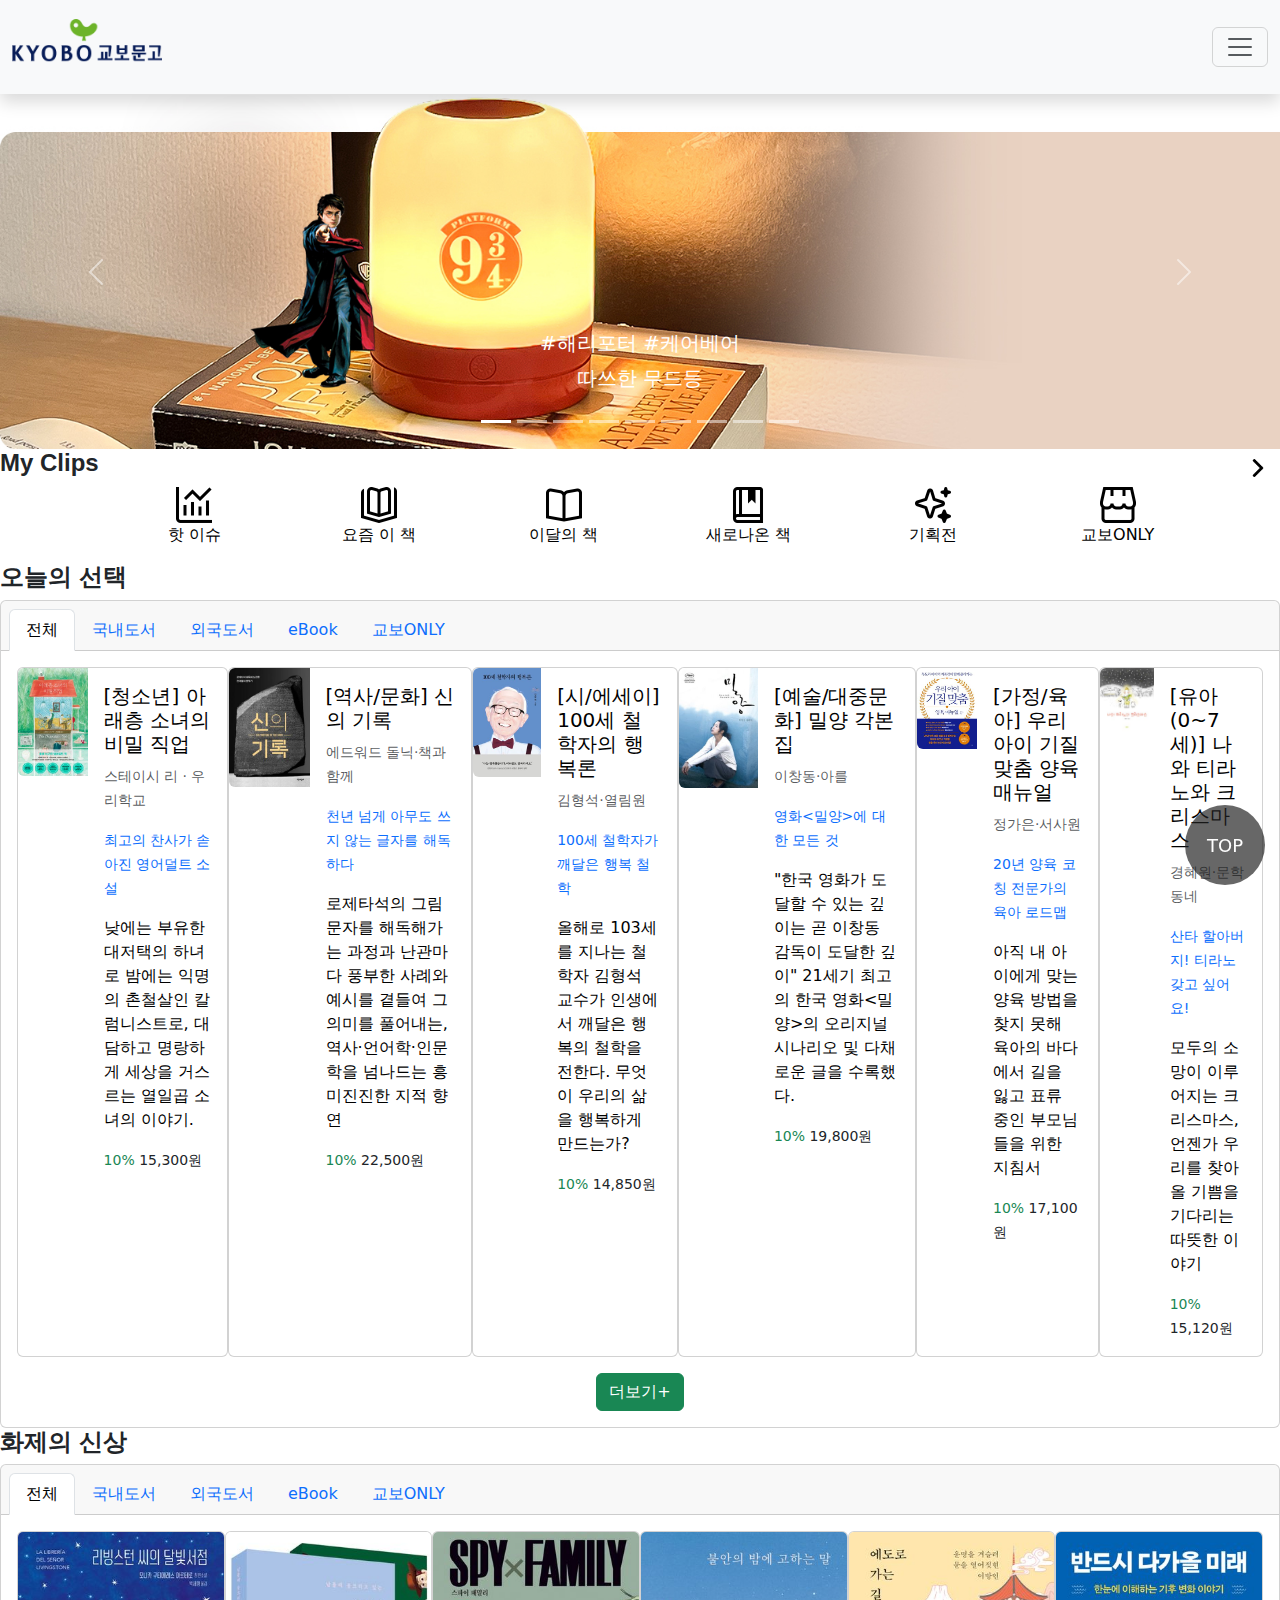
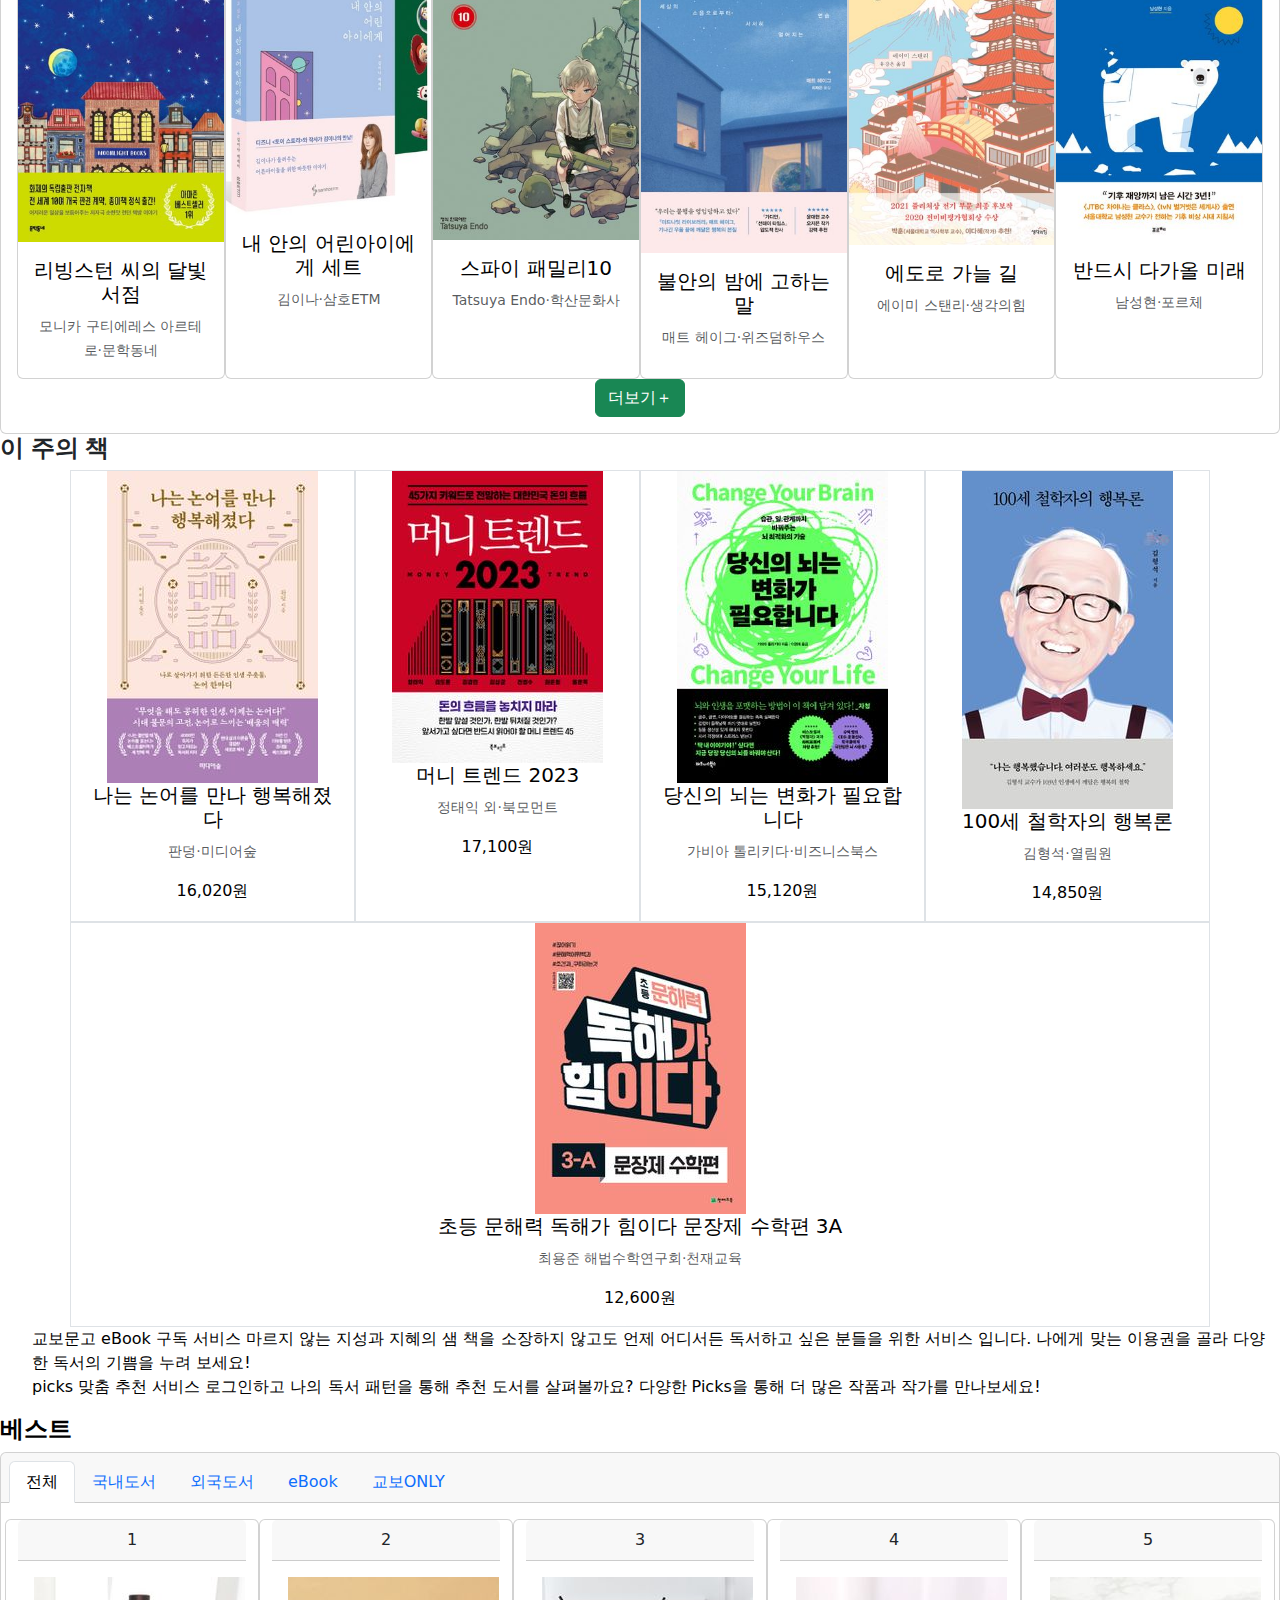
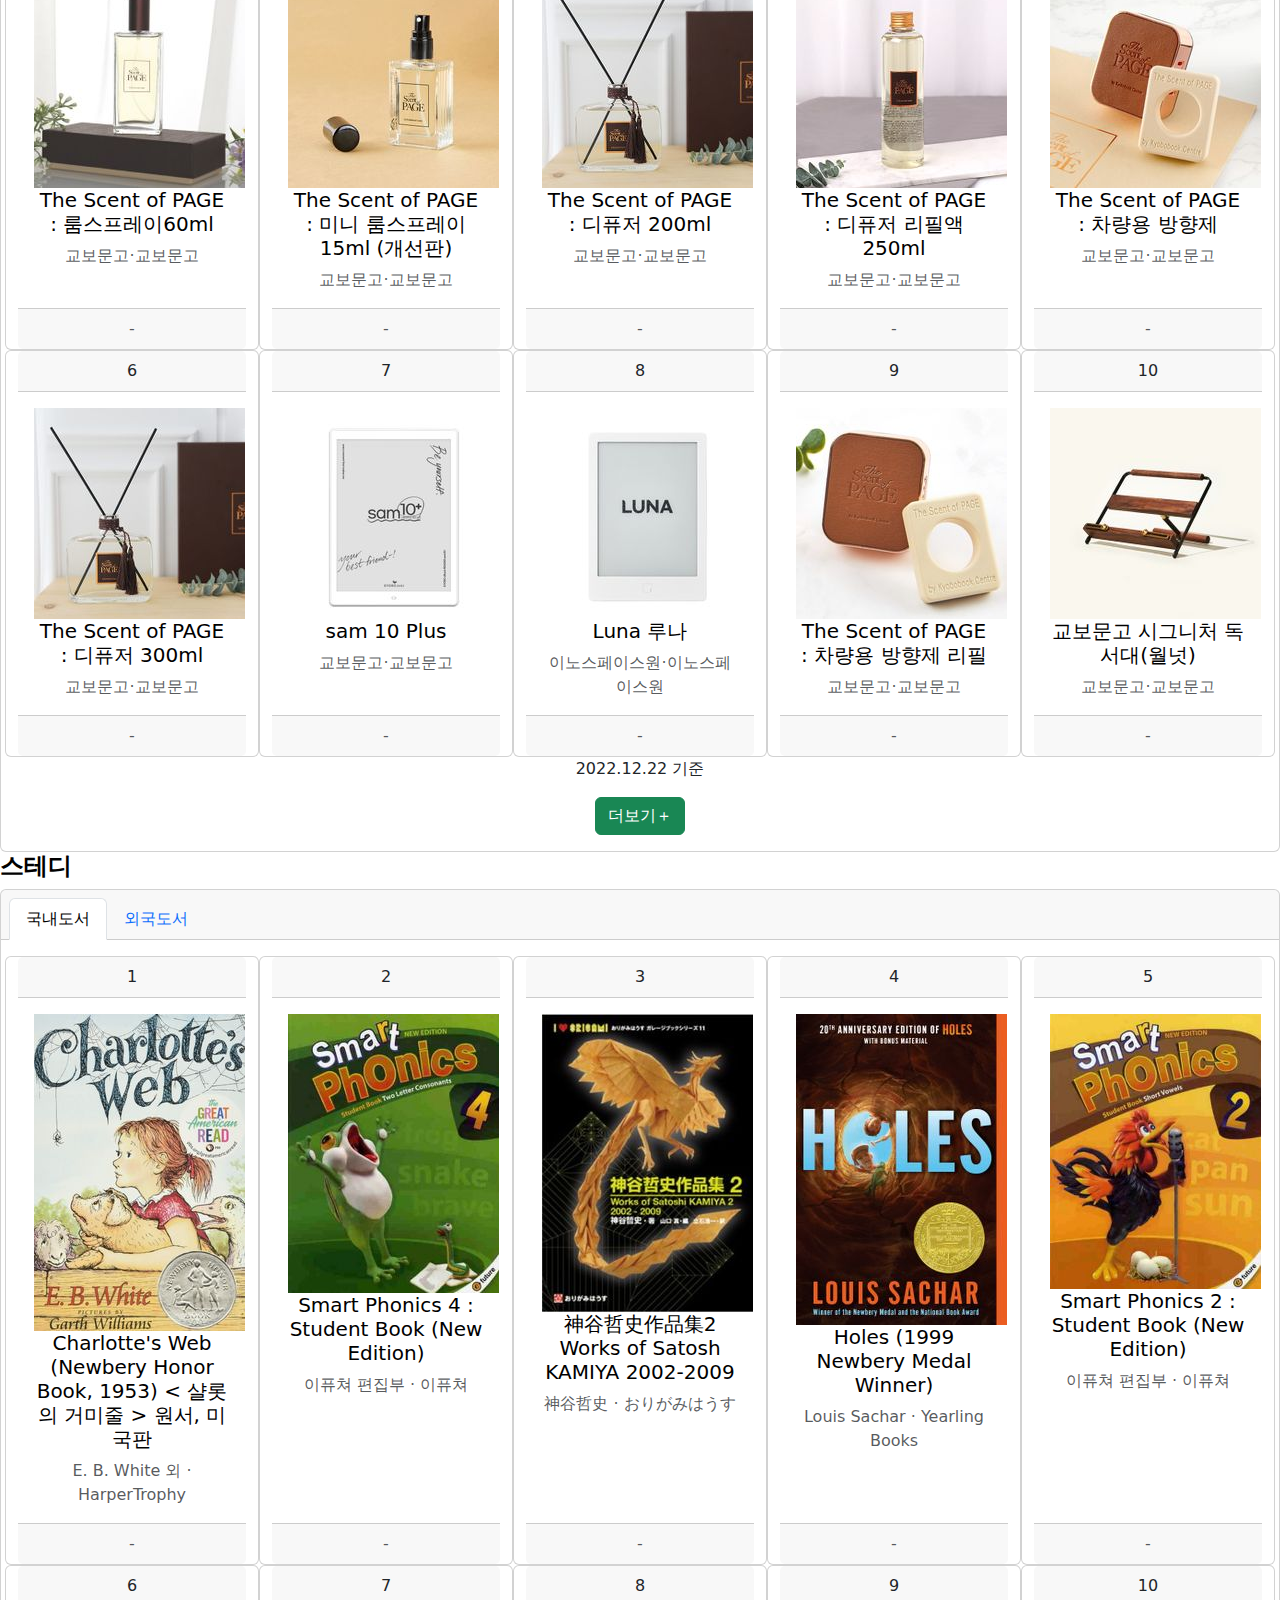
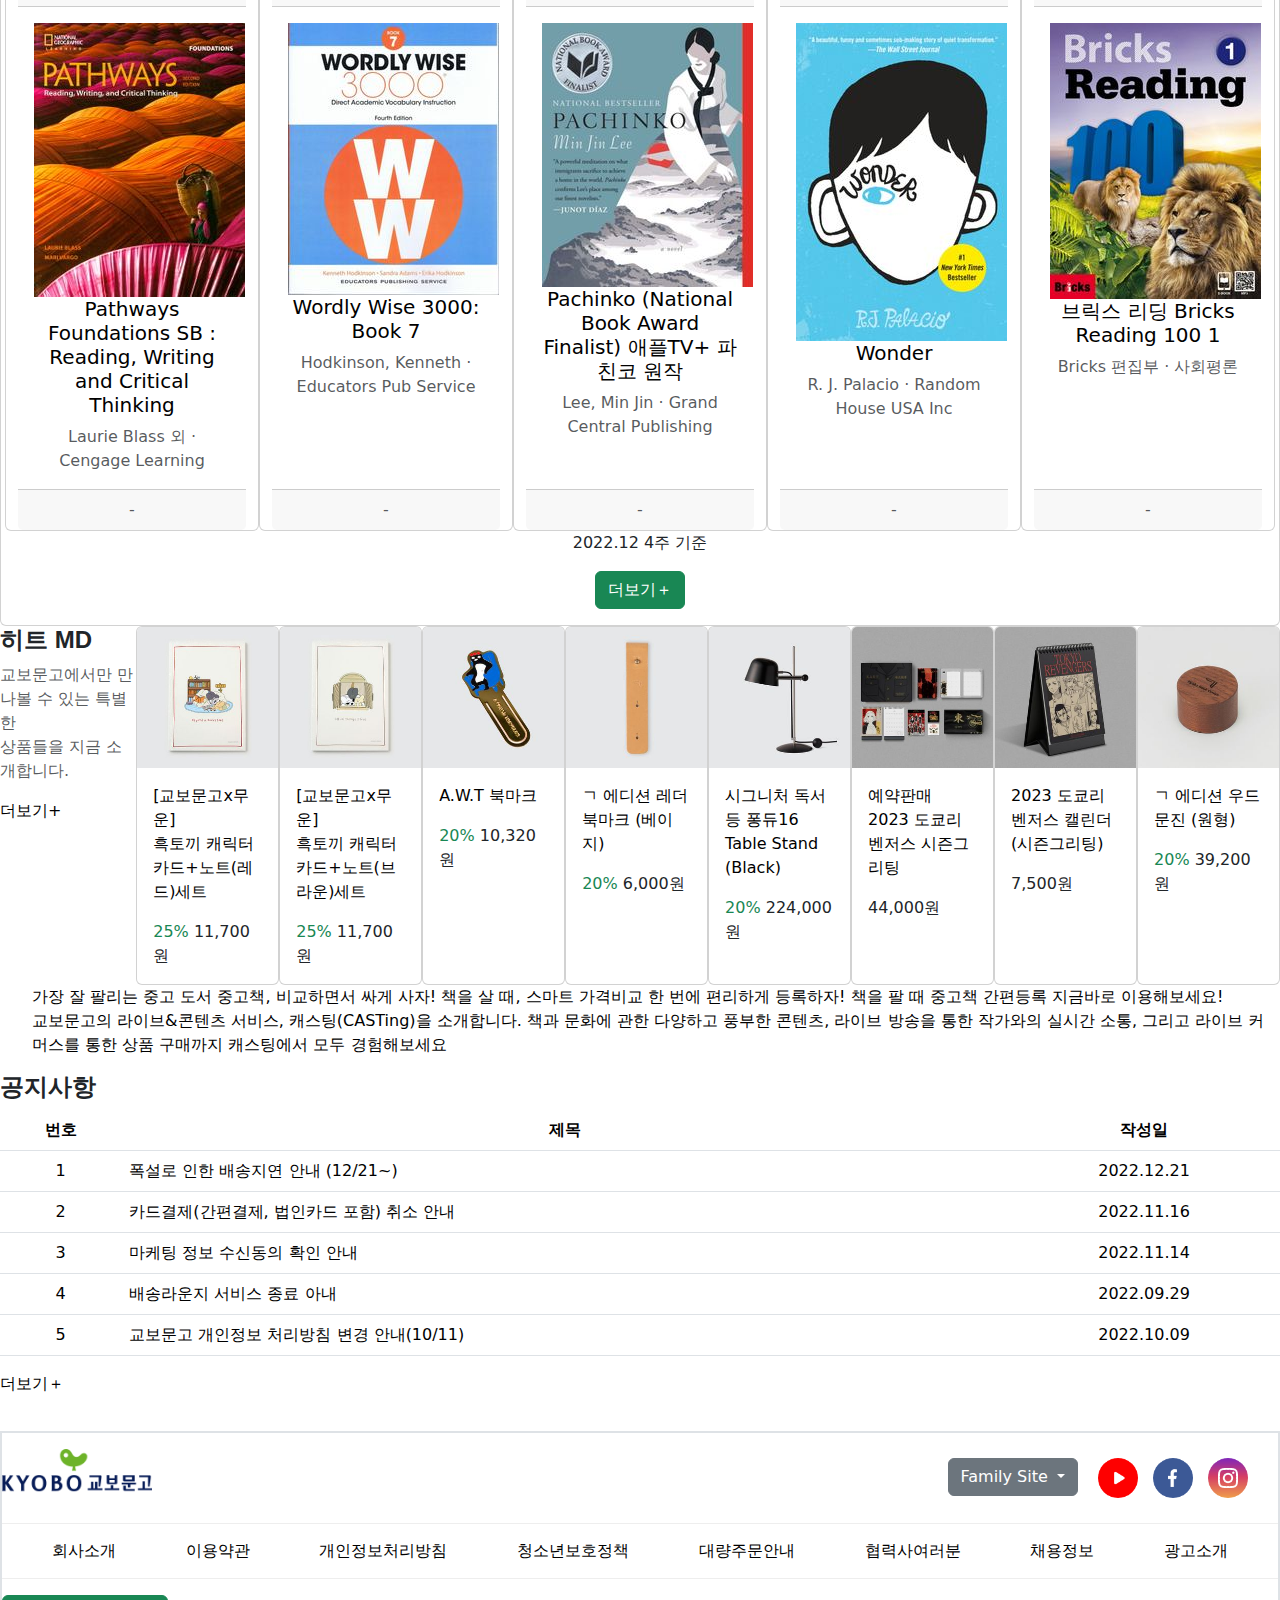
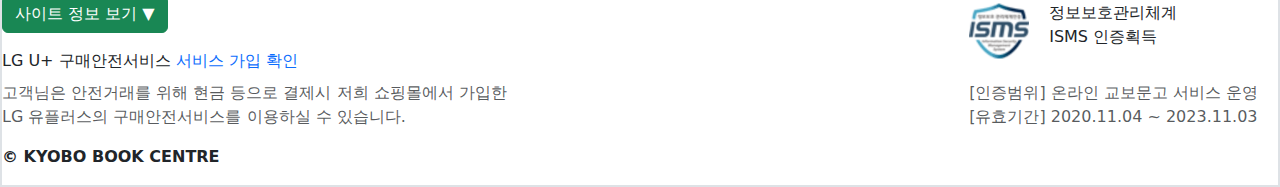
==== index.html @ 7f093f1a "초기 백업" ====
<!DOCTYPE html>
<html lang="ko">
<head>
    <meta charset="UTF-8">
    <meta http-equiv="X-UA-Compatible" content="IE=edge">
    <meta name="viewport" content="width=device-width, initial-scale=1.0">
    <title>교보문고_투데이</title>
    <!-- CSS -->
    <link rel="stylesheet" type="text/css" href="css/index.css">
    <link href="https://cdn.jsdelivr.net/npm/bootstrap@5.2.2/dist/css/bootstrap.min.css" rel="stylesheet">
    <style type="text/css">
    a{text-decoration:none;color:#000;}
    .page_top{display:block;width:5rem;height:5rem;text-align:center;line-height:4.5em;position:fixed;right:15px;bottom:15px;border-radius:50px;background-color:rgba(34, 34, 34, 0.685);color:#fff;font-size:18px;}
    .page_top:hover{font-weight:bold;color:#fff;}
    .family_site_wrap{position:absolute;right:200px;top:25px;}
    .footer_sns{position:absolute;right:15px;top:25px;}
    </style>
    <!-- JS -->
    <script src="https://ajax.googleapis.com/ajax/libs/jquery/3.3.1/jquery.min.js"></script>
    <script src="https://cdn.jsdelivr.net/npm/bootstrap@5.2.2/dist/js/bootstrap.bundle.min.js"></script>
</head>
<body>

        <!------------------------- Header ------------------------->
        <header id="header" class="header">

                <nav class="navbar bg-light fixed-top shadow">
                    <div class="container-fluid">
                        <a class="navbar-brand" href="index.html"><h1 class="logo">교보문고</h1></a>
                        <button class="navbar-toggler" type="button" data-bs-toggle="offcanvas" data-bs-target="#offcanvasNavbar" aria-controls="offcanvasNavbar">
                        <span class="navbar-toggler-icon"></span>
                        </button>
                        <div class="offcanvas offcanvas-end" tabindex="-1" id="offcanvasNavbar" aria-labelledby="offcanvasNavbarLabel">
                        <div class="offcanvas-header">
                            <h5 class="offcanvas-title" id="offcanvasNavbarLabel" title="주요 메뉴">Menu</h5>
                            <button type="button" class="btn-close" data-bs-dismiss="offcanvas" aria-label="Close"></button>
                        </div>
                        <div class="offcanvas-body">
                            <ul class="navbar-nav justify-content-end flex-grow-1 pe-3">
                                <li class="nav-item">
                                    <a class="nav-link active" aria-current="page" href="#">Home</a>
                                </li>
                                <li class="nav-item">
                                    <a class="nav-link" href="#">Search</a>
                                </li>
                                <li class="nav-item">
                                    <a class="nav-link" href="#">My Library</a>
                                </li>
                                <li class="nav-item">
                                    <a class="nav-link" href="#">관리</a>
                                </li>
                                <li class="nav-item">
                                    <a class="nav-link" href="login/login.html">Login</a>
                                </li>
                                <li class="nav-item">
                                    <a class="nav-link" href="members/join.html">Join</a>
                                </li>
                                <li class="nav-item dropdown">
                                    <a class="nav-link dropdown-toggle" href="#" role="button" data-bs-toggle="dropdown" aria-expanded="false">
                                    SNS
                                    </a>
                                    <ul class="dropdown-menu">
                                        <li><a class="dropdown-item" href="#">Youtube</a></li>
                                        <li><a class="dropdown-item" href="#">Facebook</a></li>
                                        <li><a class="dropdown-item" href="#">Instagram</a></li>
                                    </ul>
                                </li>
                            </ul>
                        </div>
                    </div>
                    </div>
                </nav>

        </header>

        <article class="recent hide">
            <h2><a href="#">최근 본 상품 열기</a></h2>
                <p>최근 본</p>
                <ul>
                    <li><a href="#">전체</a></li>
                    <li><a href="#">상품</a></li>
                    <li><a href="#">이벤트</a></li>
                    <li><a href="#">기획전</a></li>
                    <li><a href="#">브랜드</a></li>
                </ul>
                <a href="#">닫기</a>
        
            <p>n건</p>
            <p><a href="#">전체삭제</a></p>

            <img src="images/" alt="상품이미지">
            <p>상품명</p>
            <p>저자명</p>
            <p><span>n%</span> n원</p>
            <p>
                <span><a href="#">관심상품</a></span>
                <span><a href="#">삭제하기</a></span>
            </p>
        </article>

        <!------------------------- Main ------------------------->
        <main id="content" class="content">
            <h2 class="hide">투데이</h2>

            <section class="issue_sec">
                <h3 class="hide">주요 소식</h3>
                    <div id="carouselExampleCaptions" class="carousel slide" data-bs-ride="false">
                        <div class="carousel-indicators">
                            <button type="button" data-bs-target="#carouselExampleCaptions" data-bs-slide-to="0" class="active" aria-current="true" aria-label="Slide 1"></button>
                            <button type="button" data-bs-target="#carouselExampleCaptions" data-bs-slide-to="1" aria-label="Slide 2"></button>
                            <button type="button" data-bs-target="#carouselExampleCaptions" data-bs-slide-to="2" aria-label="Slide 3"></button>
                            <button type="button" data-bs-target="#carouselExampleCaptions" data-bs-slide-to="3" aria-label="Slide 4"></button>
                            <button type="button" data-bs-target="#carouselExampleCaptions" data-bs-slide-to="4" aria-label="Slide 5"></button>
                            <button type="button" data-bs-target="#carouselExampleCaptions" data-bs-slide-to="5" aria-label="Slide 6"></button>
                            <button type="button" data-bs-target="#carouselExampleCaptions" data-bs-slide-to="6" aria-label="Slide 7"></button>
                            <button type="button" data-bs-target="#carouselExampleCaptions" data-bs-slide-to="7" aria-label="Slide 8"></button>
                            <button type="button" data-bs-target="#carouselExampleCaptions" data-bs-slide-to="8" aria-label="Slide 9"></button>
                          </div>
                        <div class="carousel-inner">
                          <div class="carousel-item active">
                            <a href="#">
                                <img src="images/issue1.jpg" class="d-block w-100" alt="">
                                <div class="carousel-caption d-none d-md-block">
                                    <h5 class="fs-5">#해리포터 #케어베어</h5>
                                    <p class="fs-5">따쓰한 무드등</p>
                                </div>
                            </a>
                          </div>
                          <div class="carousel-item">
                            <a href="#">
                                <img src="images/issue2.jpg" class="d-block w-100" alt="">
                                <div class="carousel-caption d-none d-md-block">
                                    <h5 class="fs-5">역대급할인 X 시즌한정</h5>
                                    <p class="fs-5">교보문고 선물가게</p>
                                </div>
                            </a>
                          </div>
                          <div class="carousel-item">
                            <a href="#">
                                <img src="images/issue3.jpg" class="d-block w-100" alt="">
                                <div class="carousel-caption d-none d-md-block">
                                    <h5 class="fs-5">소설가 50인이 뽑은</h5>
                                    <p class="fs-5">올해의 소설</p>
                                </div>
                            </a>
                          </div>
                          <div class="carousel-item">
                            <a href="#">
                                <img src="images/issue4.jpg" class="d-block w-100" alt="">
                                <div class="carousel-caption d-none d-md-block">
                                    <h5 class="fs-5">문장의 리스트</h5>
                                    <p class="fs-5">왜 밑줄을 그으셨나요?</p>
                                </div>
                            </a>
                          </div>
                          <div class="carousel-item">
                            <a href="#">
                                <img src="images/issue5.jpg" class="d-block w-100" alt="">
                                <div class="carousel-caption d-none d-md-block">
                                    <h5 class="fs-5">독서가가 선정한 올해의 책</h5>
                                    <p class="fs-5">독서지원금 X 홀로그램 유리컵</p>
                                </div>
                            </a>
                          </div>
                          <div class="carousel-item">
                            <a href="#">
                                <img src="images/issue6.jpg" class="d-block w-100" alt="">
                                <div class="carousel-caption d-none d-md-block">
                                    <h5 class="fs-5">눈부신 혜택 라인업</h5>
                                    <p class="fs-5">2022 연말감사제</p>
                                </div>
                            </a>
                          </div>
                          <div class="carousel-item">
                            <a href="#">
                                <img src="images/issue7.jpg" class="d-block w-100" alt="">
                                <div class="carousel-caption d-none d-md-block">
                                    <h5 class="fs-5">작가를 보다 가까이</h5>
                                    <p class="fs-5">교보문고 유튜브 채널</p>
                                </div>
                            </a>
                          </div>
                          <div class="carousel-item">
                            <a href="#">
                                <img src="images/issue8.jpg" class="d-block w-100" alt="">
                                <div class="carousel-caption d-none d-md-block">
                                    <h5 class="fs-5">동시대 추상미술의 흐름을 따라</h5>
                                    <p class="fs-5">독창적 그리기를 선보이는 젊은 작가 3인전</p>
                                </div>
                            </a>
                          </div>
                          <div class="carousel-item">
                            <a href="#">
                                <img src="images/issue9.png" class="d-block w-100" alt="">
                                <div class="carousel-caption d-none d-md-block">
                                    <h5 class="fs-5">이상준X김해준X조유리X김윤채</h5>
                                    <p class="fs-5">요즘 핫한 교보문고 웹예능</p>
                                </div>
                            </a>
                          </div>
                        </div>
                        <button class="carousel-control-prev" type="button" data-bs-target="#carouselExampleCaptions" data-bs-slide="prev">
                            <span class="carousel-control-prev-icon" aria-hidden="true"></span>
                            <span class="visually-hidden">Previous</span>
                          </button>
                          <button class="carousel-control-next" type="button" data-bs-target="#carouselExampleCaptions" data-bs-slide="next">
                            <span class="carousel-control-next-icon" aria-hidden="true"></span>
                            <span class="visually-hidden">Next</span>
                          </button>
                      </div>
            </section>

            <section class="myclips_sec">
                <div style="display:flex;justify-content:space-between;">
                    <h3 class="fs-4 fw-bold">My Clips</h3>
                    <!-- Button trigger modal -->
                    <button type="button" class="btn" data-bs-toggle="modal" data-bs-target="#clipsmodal">
                    <img src="images/right-arrow.png" alt="나의 클립 수정하기" style="width:18px;height:18px;">
                    </button>
            </div>
                <div class="container text-center">
                    <ul class="row row-cols-6">
                        <li class="col">
                            <a href="#">
                                <img src="images/issue_icon.png" alt="핫 이슈"><br>
                                핫 이슈
                            </a>
                        </li>
                        <li class="col">
                            <a href="#">
                                <img src="images/book_icon1.png" alt="요즘 이 책"><br>
                                요즘 이 책
                            </a>
                        </li>
                        <li class="col">
                            <a href="#">
                                <img src="images/book_icon2.png" alt="이달의 책"><br>
                                이달의 책
                            </a>
                        </li>
                        <li class="col">
                            <a href="#">
                                <img src="images/book_icon3.png" alt="새로나온 책"><br>
                                새로나온 책
                            </a>
                        </li>
                        <li class="col">
                            <a href="#">
                                <img src="images/promot_icon.png" alt="기획전"><br>
                                기획전
                            </a>
                        </li>
                        <li class="col">
                            <a href="#">
                                <img src="images/KBonly_icon.png" alt="교보ONLY"><br>
                                교보ONLY
                            </a>
                        </li>
                    </ul>
                </div>
                <!-- Scrollable modal -->
                <div class="modal" id="clipsmodal" tabindex="-1" >
                <div class="modal-dialog modal-dialog-centered modal-dialog-scrollable">
                    <div class="modal-content">
                    <div class="modal-header">
                        <h5 class="modal-title">My Clips</h5>
                        <button type="button" class="btn-close" data-bs-dismiss="modal" aria-label="Close"></button>
                    </div>
                    <div class="modal-body">

                        <table class="table table-hover">
                                <tbody>
                                <tr>
                                    <td><img src="images/issue_icon.png" alt="핫 이슈"></td>
                                    <th scope="row"><label for="clips1">핫 이슈</label></th>
                                    <td><input type="checkbox" name="clips1" id="clips1"></td>
                                </tr>
                                <tr>
                                    <td><img src="images/book_icon1.png" alt="요즘 이 책"></td>
                                    <th scope="row"><label for="clips2">요즘 이 책</label></th>
                                    <td><input type="checkbox" name="clips2" id="clips2"></td>
                                </tr>
                                <tr>
                                    <td><img src="images/book_icon2.png" alt="이달의 책"></td>
                                    <th scope="row"><label for="clips3">이달의 책</label></th>
                                    <td><input type="checkbox" name="clips3" id="clips3"></td>
                                </tr>
                                <tr>
                                    <td><img src="images/book_icon3.png" alt="새로나온 책"></td>
                                    <th scope="row"><label for="clips4">새로나온 책</label></th>
                                    <td><input type="checkbox" name="clips4" id="clips4"></td>
                                </tr>
                                <tr>
                                    <td><img src="images/promot_icon.png" alt="기획전"></td>
                                    <th scope="row"><label for="clips5">기획전</label></th>
                                    <td><input type="checkbox" name="clips5" id="clips5"></td>
                                </tr>
                                <tr>
                                    <td><img src="images/KBonly_icon.png" alt="교보ONLY"></td>
                                    <th scope="row"><label for="clips6">교보ONLY</label></th>
                                    <td><input type="checkbox" name="clips6" id="clips6"></td>
                                </tr>
                                <tr>
                                    <td><img src="images/eBook_icon.png" alt="eBook"></td>
                                    <th scope="row"><label for="clips7">eBook</label></th>
                                    <td><input type="checkbox" name="clips7" id="clips7"></td>
                                </tr>
                                <tr>
                                    <td><img src="images/sam_icon.png" alt="sam"></td>
                                    <th scope="row"><label for="clips8">sam</label></th>
                                    <td><input type="checkbox" name="clips8" id="clips8"></td>
                                </tr>
                                <tr>
                                    <td><img src="images/hottracks_icon.png" alt="핫트랙스"></td>
                                    <th scope="row"><label for="clips9">핫트랙스</label></th>
                                    <td><input type="checkbox" name="clips9" id="clips9"></td>
                                </tr>
                                <tr>
                                    <td><img src="images/discount_icon.png" alt="할인혜택"></td>
                                    <th scope="row"><label for="clips10">할인혜택</label></th>
                                    <td><input type="checkbox" name="clips10" id="clips10"></td>
                                </tr>
                                <tr>
                                    <td><img src="images/picks_icon.png" alt="Picks"></td>
                                    <th scope="row"><label for="clips11">Picks</label></th>
                                    <td><input type="checkbox" name="clips11" id="clips11"></td>
                                </tr>
                                <tr>
                                    <td><img src="images/flower_icon.png" alt="책 그리고 꽃"></td>
                                    <th scope="row"><label for="clips12">책 그리고 꽃</label></th>
                                    <td><input type="checkbox" name="clips12" id="clips12"></td>
                                </tr>
                                <tr>
                                    <td><img src="images/present_icon.png" alt="선물하기"></td>
                                    <th scope="row"><label for="clips13">선물하기</label></th>
                                    <td><input type="checkbox" name="clips13" id="clips13"></td>
                                </tr>
                                <tr>
                                    <td><img src="images/review_icon.png" alt="통합리뷰"></td>
                                    <th scope="row"><label for="clips14">통합리뷰</label></th>
                                    <td><input type="checkbox" name="clips14" id="clips14"></td>
                                </tr>
                                <tr>
                                    <td><img src="images/recommend_icon.png" alt="추천"></td>
                                    <th scope="row"><label for="clips15">추천</label></th>
                                    <td><input type="checkbox" name="clips15" id="clips15"></td>
                                </tr>
                                <tr>
                                    <td><img src="images/person_icon.png" alt="인물&작품"></td>
                                    <th scope="row"><label for="clips16">인물&작품</label></th>
                                    <td><input type="checkbox" name="clips16" id="clips16"></td>
                                </tr>
                                <tr>
                                    <td><img src="images/hand_icon.png" alt="손글쓰기캠페인"></td>
                                    <th scope="row"><label for="clips17">손글쓰기캠페인</label></th>
                                    <td><input type="checkbox" name="clips17" id="clips17"></td>
                                </tr>
                                <tr>
                                    <td><img src="images/class_icon.png" alt="명강의 Big 10"></td>
                                    <th scope="row"><label for="clips18">명강의 Big 10</label></th>
                                    <td><input type="checkbox" name="clips18" id="clips18"></td>
                                </tr>
                                <tr>
                                    <td><img src="images/card_icon.png" alt="기프트카드"></td>
                                    <th scope="row"><label for="clips19">기프트카드</label></th>
                                    <td><input type="checkbox" name="clips19" id="clips19"></td>
                                </tr>
                                </tbody>
                        </table>
                    </div>
                    <div class="modal-footer">
                        <button type="button" class="btn btn-secondary" data-bs-dismiss="modal">Close</button>
                        <button type="button" class="btn btn-primary">Reset</button>
                        <button type="button" class="btn btn-primary">Save changes</button>
                    </div>
                    </div>
                </div>
                </div>
            </section>

            <section class="TdCho_sec">
                <h3 class="fs-4 fw-bold">오늘의 선택</h3>
                <!-- 오늘의 선택 카드 내비게이션 -->
                <div class="card text-center">
                    <div class="card-header">
                        <ul class="nav nav-tabs card-header-tabs">
                            <li class="nav-item">
                                <a class="nav-link active" aria-current="true" href="#">전체</a>
                            </li>
                            <li class="nav-item">
                                <a class="nav-link" href="#">국내도서</a>
                            </li>
                            <li class="nav-item">
                                <a class="nav-link" href="#">외국도서</a>
                            </li>
                            <li class="nav-item">
                                <a class="nav-link" href="#">eBook</a>
                            </li>
                            <li class="nav-item">
                                <a class="nav-link" href="#">교보ONLY</a>
                            </li>
                        </ul>
                    </div>
                    <!-- 카드 바디 -->
                    <div class="card-body" title="TC_all_wrap">
                        <div class="TC_all_wrap d-flex">
                            <div class="card mb-3" style="max-width: 540px;">
                                <a href="#">
                                    <div class="row g-0">
                                        <div class="col-md-4">
                                            <img src="images/TC_all1.jpg" class="img-fluid rounded-start" alt="">
                                        </div>
                                        <div class="col-md-8">
                                            <div class="card-body text-start">
                                                <h5 class="card-title">[청소년] 아래층 소녀의 비밀 직업</h5>
                                                <p class="card-text"><small class="text-muted">스테이시 리 · 우리학교</small></p>
                                                <p class="card-text"><small class="text-primary">최고의 찬사가 솓아진 영어덜트 소설</small></p>
                                                <p class="card-text">낮에는 부유한 대저택의 하녀로 밤에는 익명의 촌철살인 칼럼니스트로,
                                                    대담하고 명랑하게 세상을 거스르는 열일곱 소녀의 이야기.</p>
                                                <p class="card-text"><small class="text-dark"><span class="text-success">10%</span> 15,300원</small></p>
                                            </div>
                                        </div>
                                    </div>
                                </a>
                            </div>

                            <div class="card mb-3" style="max-width: 540px;">
                                <a href="#">
                                    <div class="row g-0">
                                        <div class="col-md-4">
                                            <img src="images/TC_all2.jpg" class="img-fluid rounded-start" alt="">
                                        </div>
                                        <div class="col-md-8">
                                            <div class="card-body text-start">
                                                <h5 class="card-title">[역사/문화] 신의 기록</h5>
                                                <p class="card-text"><small class="text-muted">에드워드 돌닉·책과 함께</small></p>
                                                <p class="card-text"><small class="text-primary">천년 넘게 아무도 쓰지 않는 글자를 해독하다</small></p>
                                                <p class="card-text">로제타석의 그림문자를 해독해가는 과정과 난관마다 풍부한 사례와 
                                                    예시를 곁들여 그 의미를 풀어내는, 역사·언어학·인문학을 넘나드는 흥미진진한 지적 향연</p>
                                                <p class="card-text"><small class="text-dark"><span class="text-success">10%</span> 22,500원</small></p>
                                            </div>
                                        </div>
                                    </div>
                                </a>
                            </div>
                            
                            <div class="card mb-3" style="max-width: 540px;">
                                <a href="#">
                                    <div class="row g-0">
                                        <div class="col-md-4">
                                            <img src="images/TC_all3.jpg" class="img-fluid rounded-start" alt="">
                                        </div>
                                        <div class="col-md-8">
                                            <div class="card-body text-start">
                                                <h5 class="card-title">[시/에세이] 100세 철학자의 행복론</h5>
                                                <p class="card-text"><small class="text-muted">김형석·열림원</small></p>
                                                <p class="card-text"><small class="text-primary">100세 철학자가 깨달은 행복 철학</small></p>
                                                <p class="card-text">올해로 103세를 지나는 철학자 김형석 교수가 인생에서 깨달은 행복의 
                                                    철학을 전한다. 무엇이 우리의 삶을 행복하게 만드는가?</p>
                                                <p class="card-text"><small class="text-dark"><span class="text-success">10%</span> 14,850원</small></p>
                                            </div>
                                        </div>
                                    </div>
                                </a>
                            </div>

                            <div class="card mb-3" style="max-width: 540px;">
                                <a href="#">
                                    <div class="row g-0">
                                        <div class="col-md-4">
                                            <img src="images/TC_all4.jpg" class="img-fluid rounded-start" alt="">
                                        </div>
                                        <div class="col-md-8">
                                            <div class="card-body text-start">
                                                <h5 class="card-title">[예술/대중문화] 밀양 각본집</h5>
                                                <p class="card-text"><small class="text-muted">이창동·아를</small></p>
                                                <p class="card-text"><small class="text-primary">영화&lt;밀양&gt;에 대한 모든 것</small></p>
                                                <p class="card-text">"한국 영화가 도달할 수 있는 깊이는 곧 이창동 감독이 도달한 깊이"
                                                    21세기 최고의 한국 영화&lt;밀양&gt;의 오리지널 시나리오 및 다채로운 글을 
                                                    수록했다.</p>
                                                <p class="card-text"><small class="text-dark"><span class="text-success">10%</span> 19,800원</small></p>
                                            </div>
                                        </div>
                                    </div>
                                </a>
                            </div>

                            <div class="card mb-3" style="max-width: 540px;">
                                <a href="#">
                                    <div class="row g-0">
                                        <div class="col-md-4">
                                            <img src="images/TC_all5.jpg" class="img-fluid rounded-start" alt="">
                                        </div>
                                        <div class="col-md-8">
                                            <div class="card-body text-start">
                                                <h5 class="card-title">[가정/육아] 우리 아이 기질 맞춤 양육 매뉴얼</h5>
                                                <p class="card-text"><small class="text-muted">정가은·서사원</small></p>
                                                <p class="card-text"><small class="text-primary">20년 양육 코칭 전문가의 육아 로드맵</small></p>
                                                <p class="card-text">아직 내 아이에게 맞는 양육 방법을 찾지 못해 육아의 바다에서 길을
                                                    잃고 표류 중인 부모님들을 위한 지침서</p>
                                                <p class="card-text"><small class="text-dark"><span class="text-success">10%</span> 17,100원</small></p>
                                            </div>
                                        </div>
                                    </div>
                                </a>
                            </div>

                            <div class="card mb-3" style="max-width: 540px;">
                                <a href="#">
                                    <div class="row g-0">
                                        <div class="col-md-4">
                                            <img src="images/TC_all6.jpg" class="img-fluid rounded-start" alt="">
                                        </div>
                                        <div class="col-md-8">
                                            <div class="card-body text-start">
                                                <h5 class="card-title">[유아(0~7세)] 나와 티라노와 크리스마스</h5>
                                                <p class="card-text"><small class="text-muted">경혜원·문학동네</small></p>
                                                <p class="card-text"><small class="text-primary">산타 할아버지! 티라노 갖고 싶어요!</small></p>
                                                <p class="card-text">모두의 소망이 이루어지는 크리스마스, 언젠가 우리를 찾아올 기쁨을
                                                    기다리는 따뜻한 이야기</p>
                                                <p class="card-text"><small class="text-dark"><span class="text-success">10%</span> 15,120원</small></p>
                                            </div>
                                        </div>
                                    </div>
                                </a>
                            </div>
                        </div>
                        <a href="#" class="btn btn-success">더보기+</a>
                    </div>

                    <div class="card-body hide" title="TC_ko_wrap">
                        <div class="TC_ko_wrap d-flex">
                            <div class="card mb-3" style="max-width: 540px;">
                                <a href="#">
                                    <div class="row g-0">
                                        <div class="col-md-4">
                                            <img src="images/TC_all1.jpg" class="img-fluid rounded-start" alt="">
                                        </div>
                                        <div class="col-md-8">
                                            <div class="card-body text-start">
                                                <h5 class="card-title">[청소년] 아래층 소녀의 비밀 직업</h5>
                                                <p class="card-text"><small class="text-muted">스테이시 리 · 우리학교</small></p>
                                                <p class="card-text"><small class="text-primary">최고의 찬사가 솓아진 영어덜트 소설</small></p>
                                                <p class="card-text">낮에는 부유한 대저택의 하녀로 밤에는 익명의 촌철살인 칼럼니스트로,
                                                    대담하고 명랑하게 세상을 거스르는 열일곱 소녀의 이야기.</p>
                                                <p class="card-text"><small class="text-dark"><span class="text-success">10%</span> 15,300원</small></p>
                                            </div>
                                        </div>
                                    </div>
                                </a>
                            </div>

                            <div class="card mb-3" style="max-width: 540px;">
                                <a href="#">
                                    <div class="row g-0">
                                        <div class="col-md-4">
                                            <img src="images/TC_all2.jpg" class="img-fluid rounded-start" alt="">
                                        </div>  
                                        <div class="col-md-8">
                                            <div class="card-body text-start">
                                                <h5 class="card-title">[역사/문화] 신의 기록</h5>
                                                <p class="card-text"><small class="text-muted">에드워드 돌닉·책과 함께</small></p>
                                                <p class="card-text"><small class="text-primary">천년 넘게 아무도 쓰지 않는 글자를 해독하다</small></p>
                                                <p class="card-text">로제타석의 그림문자를 해독해가는 과정과 난관마다 풍부한 사례와 
                                                    예시를 곁들여 그 의미를 풀어내는, 역사·언어학·인문학을 넘나드는 흥미진진한 지적 향연</p>
                                                <p class="card-text"><small class="text-dark"><span class="text-success">10%</span> 22,500원</small></p>
                                            </div>
                                        </div>
                                    </div>
                                </a>
                            </div>

                            <div class="card mb-3" style="max-width: 540px;">
                                <a href="#">
                                    <div class="row g-0">
                                        <div class="col-md-4">
                                            <img src="images/TC_all3.jpg" class="img-fluid rounded-start" alt="">
                                        </div>
                                        <div class="col-md-8">
                                            <div class="card-body text-start">
                                                <h5 class="card-title">[시/에세이] 100세 철학자의 행복론</h5>
                                                <p class="card-text"><small class="text-muted">김형석·열림원</small></p>
                                                <p class="card-text"><small class="text-primary">100세 철학자가 깨달은 행복 철학</small></p>
                                                <p class="card-text">올해로 103세를 지나는 철학자 김형석 교수가 인생에서 깨달은 행복의 
                                                    철학을 전한다. 무엇이 우리의 삶을 행복하게 만드는가?</p>
                                                <p class="card-text"><small class="text-dark"><span class="text-success">10%</span> 14,850원</small></p>
                                            </div>
                                        </div>
                                    </div>
                                </a>
                            </div>

                            <div class="card mb-3" style="max-width: 540px;">
                                <a href="#">
                                    <div class="row g-0">
                                        <div class="col-md-4">
                                            <img src="images/TC_all4.jpg" class="img-fluid rounded-start" alt="">
                                        </div>
                                        <div class="col-md-8">
                                            <div class="card-body text-start">
                                                <h5 class="card-title">[예술/대중문화] 밀양 각본집</h5>
                                                <p class="card-text"><small class="text-muted">이창동·아를</small></p>
                                                <p class="card-text"><small class="text-primary">영화&lt;밀양&gt;에 대한 모든 것</small></p>
                                                <p class="card-text">"한국 영화가 도달할 수 있는 깊이는 곧 이창동 감독이 도달한 깊이"
                                                    21세기 최고의 한국 영화&lt;밀양&gt;의 오리지널 시나리오 및 다채로운 글을 
                                                    수록했다.</p>
                                                <p class="card-text"><small class="text-dark"><span class="text-success">10%</span> 19,800원</small></p>
                                            </div>
                                        </div>
                                    </div>
                                </a>
                            </div>

                            <div class="card mb-3" style="max-width: 540px;">
                                <a href="#">
                                    <div class="row g-0">
                                        <div class="col-md-4">
                                            <img src="images/TC_all5.jpg" class="img-fluid rounded-start" alt="">
                                        </div>
                                        <div class="col-md-8">
                                            <div class="card-body text-start">
                                                <h5 class="card-title">[가정/육아] 우리 아이 기질 맞춤 양육 매뉴얼</h5>
                                                <p class="card-text"><small class="text-muted">정가은·서사원</small></p>
                                                <p class="card-text"><small class="text-primary">20년 양육 코칭 전문가의 육아 로드맵</small></p>
                                                <p class="card-text">아직 내 아이에게 맞는 양육 방법을 찾지 못해 육아의 바다에서 길을
                                                    잃고 표류 중인 부모님들을 위한 지침서</p>
                                                <p class="card-text"><small class="text-dark"><span class="text-success">10%</span> 17,100원</small></p>
                                            </div>
                                        </div>
                                    </div>
                                </a>
                            </div>
                            
                            <div class="card mb-3" style="max-width: 540px;">
                                <a href="#">
                                    <div class="row g-0">
                                        <div class="col-md-4">
                                            <img src="images/TC_all6.jpg" class="img-fluid rounded-start" alt="">
                                        </div>
                                        <div class="col-md-8">
                                            <div class="card-body text-start">
                                                <h5 class="card-title">[유아(0~7세)] 나와 티라노와 크리스마스</h5>
                                                <p class="card-text"><small class="text-muted">경혜원·문학동네</small></p>
                                                <p class="card-text"><small class="text-primary">산타 할아버지! 티라노 갖고 싶어요!</small></p>
                                                <p class="card-text">모두의 소망이 이루어지는 크리스마스, 언젠가 우리를 찾아올 기쁨을
                                                    기다리는 따뜻한 이야기</p>
                                                <p class="card-text"><small class="text-dark"><span class="text-success">10%</span> 15,120원</small></p>
                                            </div>
                                        </div>
                                    </div>
                                </a>
                            </div>
                        </div>
                        <a href="#" class="btn btn-success">더보기+</a>
                    </div>

                    <div class="card-body hide" title="TC_foreign_wrap">
                        <div class="TC_foreign_wrap d-flex">
                            <div class="card mb-3" style="max-width: 540px;">
                                <a href="#">
                                    <div class="row g-0">
                                        <div class="col-md-4">
                                            <img src="images/TC_foreign1.jpg" class="img-fluid rounded-start" alt="">
                                        </div>
                                        <div class="col-md-8">
                                            <div class="card-body text-start">
                                                <h5 class="card-title">[예술/건축] The Art of Avatar The Way of Water</h5>
                                                <p class="card-text"><small class="text-muted">Tara Bennett·DK</small></p>
                                                <p class="card-text"><small class="text-primary">아바타 물의 길 아트북</small></p>
                                                <p class="card-text">아바타 물의 길 아트북</p>
                                                <p class="card-text"><small class="text-dark"><span class="text-success">15%</span> 40,800원</small></p>
                                            </div>
                                        </div>
                                    </div>
                                </a>
                            </div>

                            <div class="card mb-3" style="max-width: 540px;">
                                <a href="#">
                                    <div class="row g-0">
                                        <div class="col-md-4">
                                            <img src="images/TC_foreign2.jpg" class="img-fluid rounded-start" alt="">
                                        </div>
                                        <div class="col-md-8">
                                            <div class="card-body text-start">
                                                <h5 class="card-title">[유아/아동/청소년] Cat Kid Comic Club 4: Collaborations</h5>
                                                <p class="card-text"><small class="text-muted">Pikey, Dav·Graphix</small></p>
                                                <p class="card-text"><small class="text-primary">아마존 에디터 선정 어린이도서 베스트</small></p>
                                                <p class="card-text">아마존 에디터 선정 어린이도서 베스트</p>
                                                <p class="card-text"><small class="text-dark"><span class="text-success">30%</span> 12,740원</small></p>
                                            </div>
                                        </div>
                                    </div>
                                </a>
                            </div>

                            <div class="card mb-3" style="max-width: 540px;">
                                <a href="#">
                                    <div class="row g-0">
                                        <div class="col-md-4">
                                            <img src="images/TC_foreign3.jpg" class="img-fluid rounded-start" alt="">
                                        </div>
                                        <div class="col-md-8">
                                            <div class="card-body text-start">
                                                <h5 class="card-title">[경제/경영] The Power of One More</h5>
                                                <p class="card-text"><small class="text-muted">Mylett, Ed·Wiley</small></p>
                                                <p class="card-text"><small class="text-primary">매일 남보다 1퍼센트를 더 쌓아가는 사람이 기적</small></p>
                                                <p class="card-text">매일 남보다 1퍼센트를 더 쌓아가는 사람이 기적</p>
                                                <p class="card-text"><small class="text-dark"><span class="text-success">20%</span> 29,440원</small></p>
                                            </div>
                                        </div>
                                    </div>
                                </a>
                            </div>

                            <div class="card mb-3" style="max-width: 540px;">
                                <a href="#">
                                    <div class="row g-0">
                                        <div class="col-md-4">
                                            <img src="images/TC_foreign4.jpg" class="img-fluid rounded-start" alt="">
                                        </div>
                                        <div class="col-md-8">
                                            <div class="card-body text-start">
                                                <h5 class="card-title">[인문/사회] Scholastic Success with Reading Tests Grade 3</h5>
                                                <p class="card-text"><small class="text-muted">Scholastic Teaching Resources·Scholastic Teaching Resources</small></p>
                                                <p class="card-text"><small class="text-primary">엄마표영어도, 입학테스트도 이 한권으로!</small></p>
                                                <p class="card-text">엄마표영어도, 입학테스트도 이 한권으로!</p>
                                                <p class="card-text"><small class="text-dark"><span class="text-success">5%</span> 9,500원</small></p>
                                            </div>
                                        </div>
                                    </div>
                                </a>
                            </div>

                            <div class="card mb-3" style="max-width: 540px;">
                                <a href="#">
                                    <div class="row g-0">
                                        <div class="col-md-4">
                                            <img src="images/TC_foreign5.jpg" class="img-fluid rounded-start" alt="">
                                        </div>
                                        <div class="col-md-8">
                                            <div class="card-body text-start">
                                                <h5 class="card-title">[문학] Beasts of a Little Land</h5>
                                                <p class="card-text"><small class="text-muted">Juhea, Kim·Oneworld</small></p>
                                                <p class="card-text"><small class="text-primary">"파친코"를 잇는 한국적 서사의 새로운 주역</small></p>
                                                <p class="card-text">"파친코"를 잇는 한국적 서사의 새로운 주역</p>
                                                <p class="card-text"><small class="text-dark"><span class="text-success">27%</span> 10,950원</small></p>
                                            </div>
                                        </div>
                                    </div>
                                </a>
                            </div>

                            <div class="card mb-3" style="max-width: 540px;">
                                <a href="#">
                                    <div class="row g-0">
                                        <div class="col-md-4">
                                            <img src="images/TC_foreign6.jpg" class="img-fluid rounded-start" alt="">
                                        </div>
                                        <div class="col-md-8">
                                            <div class="card-body text-start">
                                                <h5 class="card-title">[어린이ELT] Numberblocks Annual 2023</h5>
                                                <p class="card-text"><small class="text-muted">Sweet Cherry Publishing·Sweet Cherry Publishing</small></p>
                                                <p class="card-text"><small class="text-primary">영어와 수학을 시작하는 요즘 6세 필독서</small></p>
                                                <p class="card-text">영어와 수학을 시작하는 요즘 6세 필독서</p>
                                                <p class="card-text"><small class="text-dark"><span class="text-success">10%</span> 14,400원</small></p>
                                            </div>
                                        </div>
                                    </div>
                                </a>
                            </div>
                        </div>
                        <a href="#" class="btn btn-success">더보기+</a>
                    </div>

                    <div class="card-body hide" title="TC_eBook_wrap">
                        <div class="TC_eBook_wrap d-flex">
                            <div class="card mb-3" style="max-width: 540px;">
                                <a href="#">
                                    <div class="row g-0">
                                        <div class="col-md-4">
                                            <img src="images/TC_eBook1.jpg" class="img-fluid rounded-start" alt="">
                                        </div>
                                        <div class="col-md-8">
                                            <div class="card-body text-start">
                                                <h5 class="card-title">[학원물] 카케구루이 트윈. 12</h5>
                                                <p class="card-text"><small class="text-muted">Homura Kawamoto·학산문화사</small></p>
                                                <p class="card-text"><small class="text-primary">또 한명의 이방인!</small></p>
                                                <p class="card-text">메아리의 카케구루이!</p>
                                                <p class="card-text"><small class="text-dark">3,800원</small></p>
                                            </div>
                                        </div>
                                    </div>
                                </a>
                            </div>

                            <div class="card mb-3" style="max-width: 540px;">
                                <a href="#">
                                    <div class="row g-0">
                                        <div class="col-md-4">
                                            <img src="images/TC_eBook2.jpg" class="img-fluid rounded-start" alt="">
                                        </div>
                                        <div class="col-md-8">
                                            <div class="card-body text-start">
                                                <h5 class="card-title">[현대판타지] 재벌집 막내아들. 1</h5>
                                                <p class="card-text"><small class="text-muted">산경(山景)·JHS BOOKS</small></p>
                                                <p class="card-text"><small class="text-primary">화재의 드라마 원작 소설!</small></p>
                                                <p class="card-text">자신을 배신했던 재벌집안의 막내손자가 되었다?!</p>
                                            </div>
                                        </div>
                                    </div>
                                </a>
                            </div>

                            <div class="card mb-3" style="max-width: 540px;">
                                <a href="#">
                                    <div class="row g-0">
                                        <div class="col-md-4">
                                            <img src="images/TC_eBook3.jpg" class="img-fluid rounded-start" alt="">
                                        </div>
                                        <div class="col-md-8">
                                            <div class="card-body text-start">
                                                <h5 class="card-title">[현대로맨스] 깊숙이 탐하다. 1</h5>
                                                <p class="card-text"><small class="text-muted">유라떼·피앙세</small></p>
                                                <p class="card-text"><small class="text-primary">그 결혼, 내가 하지</small></p>
                                                <p class="card-text">그 결혼, 내가 하지</p>
                                                <p class="card-text"><small class="text-dark">3,700원</small></p>
                                            </div>
                                        </div>
                                    </div>
                                </a>
                            </div>

                            <div class="card mb-3" style="max-width: 540px;">
                                <a href="#">
                                    <div class="row g-0">
                                        <div class="col-md-4">
                                            <img src="images/TC_eBook4.jpg" class="img-fluid rounded-start" alt="">
                                        </div>
                                        <div class="col-md-8">
                                            <div class="card-body text-start">
                                                <h5 class="card-title">[로맨스판타지] 죽었다가 돌아오니 폭군이 미쳐있었다. 1</h5>
                                                <p class="card-text"><small class="text-muted">pandaya·마담드디키</small></p>
                                                <p class="card-text"><small class="text-primary">날 죽이던 흑막이 집착하기 시작했다</small></p>
                                                <p class="card-text">다섯 번재 회귀, 이번 삶은 시한부로 살려 했는데...?</p>
                                                <p class="card-text"><small class="text-dark">2,700원</small></p>
                                            </div>
                                        </div>
                                    </div>
                                </a>
                            </div>

                            <div class="card mb-3" style="max-width: 540px;">
                                <a href="#">
                                    <div class="row g-0">
                                        <div class="col-md-4">
                                            <img src="images/TC_eBook5.jpg" class="img-fluid rounded-start" alt="">
                                        </div>
                                        <div class="col-md-8">
                                            <div class="card-body text-start">
                                                <h5 class="card-title">[처세술] 나는 논어를 만나 행복해졌다</h5>
                                                <p class="card-text"><small class="text-muted">판덩·미디어숲</small></p>
                                                <p class="card-text"><small class="text-primary">혼돈의 시대를 살아가려면</small></p>
                                                <p class="card-text">든든한 인생 주춧돌이 되어줄 논어 한마디</p>
                                                <p class="card-text"><small class="text-dark">12,460원</small></p>
                                            </div>
                                        </div>
                                    </div>
                                </a>
                            </div>

                            <div class="card mb-3" style="max-width: 540px;">
                                <a href="#">
                                    <div class="row g-0">
                                        <div class="col-md-4">
                                            <img src="images/TC_eBook6.jpg" class="img-fluid rounded-start" alt="">
                                        </div>
                                        <div class="col-md-8">
                                            <div class="card-body text-start">
                                                <h5 class="card-title">[어린이창작동화] 별의 커비 스타 얼라이즈 1 : 프렌즈 대모험!</h5>
                                                <p class="card-text"><small class="text-muted">다카세 미에·해피북스투유</small></p>
                                                <p class="card-text"><small class="text-primary">전세계 메가 히트작 정식 한국어판!</small></p>
                                                <p class="card-text">커비와 친구들이 펼치는 즐겁고 놀라운 대활약</p>
                                                <p class="card-text"><small class="text-dark">9,100원</small></p>
                                            </div>
                                        </div>
                                    </div>
                                </a>
                            </div>
                        </div>
                        <a href="#" class="btn btn-success">더보기+</a>
                    </div>

                    <div class="card-body hide" title="TC_KBonly_wrap">
                        <div class="TC_KBonly_wrap d-flex">
                            <div class="card mb-3" style="max-width: 540px;">
                                <a href="#">
                                    <div class="row g-0">
                                        <div class="col-md-4">
                                            <img src="images/TC_KBonly1.jpg" class="img-fluid rounded-start" alt="">
                                        </div>
                                        <div class="col-md-8">
                                            <div class="card-body text-start">
                                                <h5 class="card-title">[교보문고 굿즈] 시그니처 독서등 퐁듀16 Tables Stand (Ivory)</h5>
                                                <p class="card-text"><small class="text-muted">교보문고·교보문고</small></p>
                                                <p class="card-text"><small class="text-primary">당신의 순간에 빛을 밝히세요</small></p>
                                                <p class="card-text">집중과 영감의 시간! 교보문고 시그니처 독서등 한정 할인</p>
                                                <p class="card-text"><small class="text-dark"><span class="text-success">20%</span> 224,000원</small></p>
                                            </div>
                                        </div>
                                    </div>
                                </a>
                            </div>
                            
                            <div class="card mb-3" style="max-width: 540px;">
                                <a href="#">
                                    <div class="row g-0">
                                        <div class="col-md-4">
                                            <img src="images/TC_KBonly2.jpg" class="img-fluid rounded-start" alt="">
                                        </div>
                                        <div class="col-md-8">
                                            <div class="card-body text-start">
                                                <h5 class="card-title">[교보문고 굿즈] A.W.T 북마크</h5>
                                                <p class="card-text"><small class="text-muted">교보문고·교보문고</small></p>
                                                <p class="card-text"><small class="text-primary">교보문고에서만 만나볼 수 있는 굿즈!</small></p>
                                                <p class="card-text">여행하는 펭귄 팽키스트 북마크 20% 오픈 세일</p>
                                                <p class="card-text"><small class="text-dark"><span class="text-success">20%</span> 10,320원</small></p>
                                            </div>
                                        </div>
                                    </div>
                                </a>
                            </div>

                            <div class="card mb-3" style="max-width: 540px;">
                                <a href="#">
                                    <div class="row g-0">
                                        <div class="col-md-4">
                                            <img src="images/TC_KBonly3.jpg" class="img-fluid rounded-start" alt="">
                                        </div>
                                        <div class="col-md-8">
                                            <div class="card-body text-start">
                                                <h5 class="card-title">[교보문고 굿즈] ㄱ 에디션 우드 북앤드</h5>
                                                <p class="card-text"><small class="text-muted">교보문고·교보문고</small></p>
                                                <p class="card-text"><small class="text-primary">당신의 공간에 새로운 이야기를 만들어 갑니다.</small></p>
                                                <p class="card-text">소중한 책을 놓아두는 스타일만으로도 감성적인 인테리어 효과를 만끽할 수 있습니다.</p>
                                                <p class="card-text"><small class="text-dark"><span class="text-success">20%</span> 60,000원</small></p>
                                            </div>
                                        </div>
                                    </div>
                                </a>
                            </div>

                            <div class="card mb-3" style="max-width: 540px;">
                                <a href="#">
                                    <div class="row g-0">
                                        <div class="col-md-4">
                                            <img src="images/TC_KBonly4.jpg" class="img-fluid rounded-start" alt="">
                                        </div>
                                        <div class="col-md-8">
                                            <div class="card-body text-start">
                                                <h5 class="card-title">[교보문고 굿즈] ㄱ 에디션 레더 마우스패드 (베이지)</h5>
                                                <p class="card-text"><small class="text-muted">교보문고·교보문고</small></p>
                                                <p class="card-text"><small class="text-primary">평범했던 데스크에 여유를 놓아 주세요</small></p>
                                                <p class="card-text">고급스러운 천영가죽 소재의 마우스 패드</p>
                                                <p class="card-text"><small class="text-dark"><span class="text-success">20%</span> 19,600원</small></p>
                                            </div>
                                        </div>
                                    </div>
                                </a>
                            </div>

                            <div class="card mb-3" style="max-width: 540px;">
                                <a href="#">
                                    <div class="row g-0">
                                        <div class="col-md-4">
                                            <img src="images/TC_KBonly5.jpg" class="img-fluid rounded-start" alt="">
                                        </div>
                                        <div class="col-md-8">
                                            <div class="card-body text-start">
                                                <h5 class="card-title">[교보문고 굿즈] ㄱ 에디션 2023 다이어리 (레드)</h5>
                                                <p class="card-text"><small class="text-muted">교보문고·교보문고</small></p>
                                                <p class="card-text"><small class="text-primary">새로움을 향한 기대와 희망을 다이어리에 담았습니다.</small></p>
                                                <p class="card-text">당신의 매일이 차곡차곡 쌓여 더 나은 내일이 됩니다.</p>
                                                <p class="card-text"><small class="text-dark"><span class="text-success">50%</span> 12,250원</small></p>
                                            </div>
                                        </div>
                                    </div>
                                </a>
                            </div>

                            <div class="card mb-3" style="max-width: 540px;">
                                <a href="#">
                                    <div class="row g-0">
                                        <div class="col-md-4">
                                            <img src="images/TC_KBonly6.jpg" class="img-fluid rounded-start" alt="">
                                        </div>
                                        <div class="col-md-8">
                                            <div class="card-body text-start">
                                                <h5 class="card-title">[시그니처 향] The Scent of PAGE : 룸스프레이 60ml</h5>
                                                <p class="card-text"><small class="text-muted">교보문고·교보문고</small></p>
                                                <p class="card-text"><small class="text-primary">향기는 책을 깨우고 책은 향기를 품는다.</small></p>
                                                <p class="card-text">교보문고 창립 이념을 기반으로 행복하고 즐거운 책읽기를 돕기 위해
                                                    만든 교보문고 시그니쳐 향 제품입니다.</p>
                                                <p class="card-text"><small class="text-dark">19,000원</small></p>
                                            </div>
                                        </div>
                                    </div>
                                </a>
                            </div>
                        </div>
                        <a href="#" class="btn btn-success">더보기+</a>
                    </div>
                </div>
            </section>

            <section class="new_sec">
                <h3 class="fs-4 fw-bold">화제의 신상</h3>
                    <!-- 화제의 신상 카드 내비게이션 -->
                    <div class="card text-center">
                        <div class="card-header">
                            <ul class="nav nav-tabs card-header-tabs">
                                <li class="nav-item">
                                    <a class="nav-link active" aria-current="true" href="#">전체</a>
                                </li>
                                <li class="nav-item">
                                    <a class="nav-link" href="#">국내도서</a>
                                </li>
                                <li class="nav-item">
                                    <a class="nav-link" href="#">외국도서</a>
                                </li>
                                <li class="nav-item">
                                    <a class="nav-link" href="#">eBook</a>
                                </li>
                                <li class="nav-item">
                                    <a class="nav-link" href="#">교보ONLY</a>
                                </li>
                            </ul>
                        </div>

                        <!-- 카드 바디 -->
                        <div class="card-body" title="new_all_wrap">
                            <div class="new_all_wrap d-flex">
                                <div class="card" style="width: 16rem;">
                                    <a href="#">
                                        <img src="images/new_all1.jpg" class="card-img-top" alt="">
                                        <div class="card-body">
                                            <h5 class="card-title">리빙스턴 씨의 달빛서점</h5>
                                            <p class="card-text"><small class="text-muted">모니카 구티에레스 아르테로·문학동네</small></p>
                                        </div>
                                    </a>
                                </div>

                                <div class="card" style="width: 16rem;">
                                    <a href="#">
                                        <img src="images/new_all2.jpg" class="card-img-top" alt="">
                                        <div class="card-body">
                                            <h5 class="card-title">내 안의 어린아이에게 세트</h5>
                                            <p class="card-text"><small class="text-muted">김이나·삼호ETM</small></p>
                                        </div>
                                    </a>
                                </div>

                                <div class="card" style="width: 16rem;">
                                    <a href="#">
                                        <img src="images/new_all3.jpg" class="card-img-top" alt="">
                                        <div class="card-body">
                                            <h5 class="card-title">스파이 패밀리10</h5>
                                            <p class="card-text"><small class="text-muted">Tatsuya Endo·학산문화사</small></p>
                                        </div>
                                    </a>
                                </div>

                                <div class="card" style="width: 16rem;">
                                    <a href="#">
                                        <img src="images/new_all4.jpg" class="card-img-top" alt="">
                                        <div class="card-body">
                                            <h5 class="card-title">불안의 밤에 고하는 말</h5>
                                            <p class="card-text"><small class="text-muted">매트 헤이그·위즈덤하우스</small></p>
                                        </div>
                                    </a>
                                </div>

                                <div class="card" style="width: 16rem;">
                                    <a href="#">
                                        <img src="images/new_all5.jpg" class="card-img-top" alt="">
                                        <div class="card-body">
                                            <h5 class="card-title">에도로 가늘 길</h5>
                                            <p class="card-text"><small class="text-muted">에이미 스탠리·생각의힘</small></p>
                                        </div>
                                    </a>
                                </div>

                                <div class="card" style="width: 16rem;">
                                    <a href="#">
                                        <img src="images/new_all6.jpg" class="card-img-top" alt="">
                                        <div class="card-body">
                                            <h5 class="card-title">반드시 다가올 미래</h5>
                                            <p class="card-text"><small class="text-muted">남성현·포르체</small></p>
                                        </div>
                                    </a>
                                </div>
                            </div>
                            <a href="#" class="btn btn-success">더보기＋</a>
                        </div>

                        <div class="card-body hide" title="new_ko_wrap">
                            <div class="new_ko_wrap d-flex">
                                <div class="card" style="width: 16rem;">
                                    <a href="#">
                                        <img src="images/new_all1.jpg" class="card-img-top" alt="">
                                        <div class="card-body">
                                            <h5 class="card-title">리빙스턴 씨의 달빛서점</h5>
                                            <p class="card-text"><small class="text-muted">모니카 구티에레스 아르테로·문학동네</small></p>
                                        </div>
                                    </a>
                                </div>

                                <div class="card" style="width: 16rem;">
                                    <a href="#">
                                        <img src="images/new_all2.jpg" class="card-img-top" alt="">
                                        <div class="card-body">
                                            <h5 class="card-title">내 안의 어린아이에게 세트</h5>
                                            <p class="card-text"><small class="text-muted">김이나·삼호ETM</small></p>
                                        </div>
                                    </a>
                                </div>

                                <div class="card" style="width: 16rem;">
                                    <a href="#">
                                        <img src="images/new_all3.jpg" class="card-img-top" alt="">
                                        <div class="card-body">
                                            <h5 class="card-title">스파이 패밀리10</h5>
                                            <p class="card-text"><small class="text-muted">Tatsuya Endo·학산문화사</small></p>
                                        </div>
                                    </a>
                                </div>

                                <div class="card" style="width: 16rem;">
                                    <a href="#">
                                        <img src="images/new_all4.jpg" class="card-img-top" alt="">
                                        <div class="card-body">
                                            <h5 class="card-title">불안의 밤에 고하는 말</h5>
                                            <p class="card-text"><small class="text-muted">매트 헤이그·위즈덤하우스</small></p>
                                        </div>
                                    </a>
                                </div>

                                <div class="card" style="width: 16rem;">
                                    <a href="#">
                                        <img src="images/new_all5.jpg" class="card-img-top" alt="">
                                        <div class="card-body">
                                            <h5 class="card-title">에도로 가늘 길</h5>
                                            <p class="card-text"><small class="text-muted">에이미 스탠리·생각의힘</small></p>
                                        </div>
                                    </a>
                                </div>

                                <div class="card" style="width: 16rem;">
                                    <a href="#">
                                        <img src="images/new_all6.jpg" class="card-img-top" alt="">
                                        <div class="card-body">
                                            <h5 class="card-title">반드시 다가올 미래</h5>
                                            <p class="card-text"><small class="text-muted">남성현·포르체</small></p>
                                        </div>
                                    </a>
                                </div>
                            </div>
                            <a href="#" class="btn btn-success">더보기＋</a>
                        </div>

                        <div class="card-body hide" title="new_foreign_wrap">
                            <div class="new_foreign_wrap d-flex">
                                <div class="card" style="width: 16rem;">
                                    <a href="#">
                                        <img src="images/new_foreign1.jpg" class="card-img-top" alt="">
                                        <div class="card-body">
                                            <h5 class="card-title">Let's Talk About Race</h5>
                                            <p class="card-text"><small class="text-muted">Lester, Julius/ Barbour, Karen (ILT) ·
                                            Harpercollins Juvenile</small></p>
                                        </div>
                                    </a>
                                </div>

                                <div class="card" style="width: 16rem;">
                                    <a href="#">
                                        <img src="images/new_foreign2.jpg" class="card-img-top" alt="">
                                        <div class="card-body">
                                            <h5 class="card-title">SPY × FAMILY 10 </h5>
                                            <p class="card-text"><small class="text-muted">遠藤 達哉 著·集英社 </small></p>
                                        </div>
                                    </a>
                                </div>

                                <div class="card" style="width: 16rem;">
                                    <a href="#">
                                        <img src="images/new_foreign3.jpg" class="card-img-top" alt="">
                                        <div class="card-body">
                                            <h5 class="card-title">Dragon Masters 22 : Guarding the Invisible Dragons</h5>
                                            <p class="card-text"><small class="text-muted">west, Tracey·Scholastic Inc</small></p>
                                        </div>
                                    </a>
                                </div>

                                <div class="card" style="width: 16rem;">
                                    <a href="#">
                                        <img src="images/new_foreign4.jpg" class="card-img-top" alt="">
                                        <div class="card-body">
                                            <h5 class="card-title">Verity</h5>
                                            <p class="card-text"><small class="text-muted">Hoover, Colleen·Little Brown and Co.(UK)</small></p>
                                        </div>
                                    </a>
                                </div>

                                <div class="card" style="width: 16rem;">
                                    <a href="#">
                                        <img src="images/new_foreign5.jpg" class="card-img-top" alt="">
                                        <div class="card-body">
                                            <h5 class="card-title">What If? 2</h5>
                                            <p class="card-text"><small class="text-muted">Randall Munroe·Riverhead Books</small></p>
                                        </div>
                                    </a>
                                </div>

                                <div class="card" style="width: 16rem;">
                                    <a href="#">
                                        <img src="images/new_foreign6.jpg" class="card-img-top" alt="">
                                        <div class="card-body">
                                            <h5 class="card-title">The Incredible Math Games Book</h5>
                                            <p class="card-text"><small class="text-muted">Dk Publishing (COR)·DK Publishing
                                            (Dorling Kindersley)</small></p>
                                        </div>
                                    </a>
                                </div>
                            </div>
                            <a href="#" class="btn btn-success">더보기＋</a>
                        </div>

                        <div class="card-body hide" title="new_eBook_wrap">
                            <div class="new_eBook_wrap d-flex">
                                <div class="card" style="width: 16rem;">
                                    <a href="#">
                                        <img src="images/new_eBook1.jpg" class="card-img-top" alt="">
                                        <div class="card-body">
                                            <h5 class="card-title">복잡한 세상을 이기는 수학의 힘</h5>
                                            <p class="card-text"><small class="text-muted">류쉐펑·미디어숲</small></p>
                                        </div>
                                    </a>
                                </div>

                                <div class="card" style="width: 16rem;">
                                    <a href="#">
                                        <img src="images/new_eBook2.jpg" class="card-img-top" alt="">
                                        <div class="card-body">
                                            <h5 class="card-title">랑과 나의 사막</h5>
                                            <p class="card-text"><small class="text-muted">천선란·현대문학</small></p>
                                        </div>
                                    </a>
                                </div>

                                <div class="card" style="width: 16rem;">
                                    <a href="#">
                                        <img src="images/new_eBook3.jpg" class="card-img-top" alt="">
                                        <div class="card-body">
                                            <h5 class="card-title">안녕, 낯선 사람</h5>
                                            <p class="card-text"><small class="text-muted">이민지·포레스트북스</small></p>
                                        </div>
                                    </a>
                                </div>

                                <div class="card" style="width: 16rem;">
                                    <a href="#">
                                        <img src="images/new_eBook4.jpg" class="card-img-top" alt="">
                                        <div class="card-body">
                                            <h5 class="card-title">스타더스트 패밀리</h5>
                                            <p class="card-text"><small class="text-muted">안세화·안전가옥</small></p>
                                        </div>
                                    </a>
                                </div>

                                <div class="card" style="width: 16rem;">
                                    <a href="#">
                                        <img src="images/new_eBook5.jpg" class="card-img-top" alt="">
                                        <div class="card-body">
                                            <h5 class="card-title">마케터의 일 - 윌라 오디오북 시리즈</h5>
                                            <p class="card-text"><small class="text-muted">장인성·북스톤</small></p>
                                        </div>
                                    </a>
                                </div>

                                <div class="card" style="width: 16rem;">
                                    <a href="#">
                                        <img src="images/new_eBook6.jpg" class="card-img-top" alt="">
                                        <div class="card-body">
                                            <h5 class="card-title">파티피플 공명. 10</h5>
                                            <p class="card-text"><small class="text-muted">요츠바 유토·대원씨아이</small></p>
                                        </div>
                                    </a>
                                </div>
                            </div>
                            <a href="#" class="btn btn-success">더보기＋</a>
                        </div>

                        <div class="card-body hide" title="new_KBonly_wrap">
                            <div class="new_KBonly_wrap d-flex">
                                <div class="card" style="width: 16rem;">
                                    <a href="#">
                                        <img src="images/new_KBonly1.jpg" class="card-img-top" alt="">
                                        <div class="card-body">
                                            <h5 class="card-title">시그니처 무드등 티컵(스카이)</h5>
                                            <p class="card-text"><small class="text-muted">Table Stand</small></p>
                                        </div>
                                    </a>
                                </div>

                                <div class="card" style="width: 16rem;">
                                    <a href="#">
                                        <img src="images/new_KBonly2.jpg" class="card-img-top" alt="">
                                        <div class="card-body">
                                            <h5 class="card-title">A.W.T 여권커버</h5>
                                            <p class="card-text"><small class="text-muted">교보문고·교보문고</small></p>
                                        </div>
                                    </a>
                                </div>

                                <div class="card" style="width: 16rem;">
                                    <a href="#">
                                        <img src="images/new_KBonly3.jpg" class="card-img-top" alt="">
                                        <div class="card-body">
                                            <h5 class="card-title">ㄱ 에디션 북마크</h5>
                                            <p class="card-text"><small class="text-muted">교보문고·교보문고</small></p>
                                        </div>
                                    </a>
                                </div>

                                <div class="card" style="width: 16rem;">
                                    <a href="#">
                                        <img src="images/new_KBonly4.jpg" class="card-img-top" alt="">
                                        <div class="card-body">
                                            <h5 class="card-title">ㄱ 에디션 우드 북앤드</h5>
                                            <p class="card-text"><small class="text-muted">교보문고·교보문고</small></p>
                                        </div>
                                    </a>
                                </div>

                                <div class="card" style="width: 16rem;">
                                    <a href="#">
                                        <img src="images/new_KBonly5.jpg" class="card-img-top" alt="">
                                        <div class="card-body">
                                            <h5 class="card-title">ㄱ 에디션 레더 명함지갑 (네이비)</h5>
                                            <p class="card-text"><small class="text-muted">교보문고·교보문고</small></p>
                                        </div>
                                    </a>
                                </div>

                                <div class="card" style="width: 16rem;">
                                    <a href="#">
                                        <img src="images/new_KBonly6.jpg" class="card-img-top" alt="">
                                        <div class="card-body">
                                            <h5 class="card-title">ㄱ 에디션 우드 세모형 북 홀더</h5>
                                            <p class="card-text"><small class="text-muted">교보문고·교보문고</small></p>
                                        </div>
                                    </a>
                                </div>
                            </div>
                            <a href="#" class="btn btn-success">더보기＋</a>
                        </div>
                    </div>
            </section>

            <section class="thisWK_sec">
                <h3 class="fs-4 fw-bold">이 주의 책</h3>
                <div class="container text-center">
                    <div class="row">
                        <div class="col border">
                            <a href="#">
                                <img src="images/thisWK_B1.jpg" alt="">
                                <h5>나는 논어를 만나 행복해졌다</h5>
                                <p><small class="text-muted">판덩·미디어숲</p></small>
                                <p>16,020원</p>
                            </a>
                        </div>

                        <div class="col border">
                            <a href="#">
                                <img src="images/thisWK_B2.jpg" alt="">
                                <h5>머니 트렌드 2023</h5>
                                <p><small class="text-muted">정태익 외·북모먼트</small></p>
                                <p>17,100원</p>
                            </a>
                        </div>

                        <div class="col border">
                            <a href="#">
                                <img src="images/thisWK_B3.jpg" alt="">
                                <h5>당신의 뇌는 변화가 필요합니다</h5>
                                <p><small class="text-muted">가비아 톨리키다·비즈니스북스</small></p>
                                <p>15,120원</p>
                            </a>
                        </div>

                        <div class="col border">
                            <a href="#">
                                <img src="images/thisWK_B4.jpg" alt="">
                                <h5>100세 철학자의 행복론</h5>
                                <p><small class="text-muted">김형석·열림원</small></p>
                                <p>14,850원</p>
                            </a>
                        </div>

                        <div class="col border">
                            <a href="#">
                                <img src="images/thisWK_B5.jpg" alt="">
                                <h5>초등 문해력 독해가 힘이다 문장제 수학편 3A</h5>
                                <p><small class="text-muted">최용준 해법수학연구회·천재교육</small></p>
                                <p>12,600원</p>
                            </a>
                        </div>
                    </div>
                </div>
            </section>

            <!-- 홍보배너 -->
            <div class="promotion_poster1">
                <ul>
                    <li>
                        <a href="#">
                            교보문고 eBook 구독 서비스 마르지 않는 지성과 지혜의 샘
                            책을 소장하지 않고도 언제 어디서든 독서하고 싶은 분들을 위한 서비스 입니다.
                            나에게 맞는 이용권을 골라 다양한 독서의 기쁨을 누려 보세요!
                        </a>
                    </li>
                    <li>
                        <a href="#">
                            picks 맞춤 추천 서비스
                            로그인하고 나의 독서 패턴을 통해 추천 도서를 살펴볼까요?
                            다양한 Picks을 통해 더 많은 작품과 작가를 만나보세요!
                        </a>
                    </li>
                </ul>
            </div>

            <section class="best_sec">
                <h3 class="fs-4 fw-bold"><a href="#">베스트</a></h3>
                <!-- 카드 내비게이션 -->
                <div class="card text-center">
                    <div class="card-header">
                        <ul class="nav nav-tabs card-header-tabs">
                            <li class="nav-item">
                                <a class="nav-link active" aria-current="true" href="#">전체</a>
                            </li>
                            <li class="nav-item">
                                <a class="nav-link" href="#">국내도서</a>
                            </li>
                            <li class="nav-item">
                                <a class="nav-link" href="#">외국도서</a>
                            </li>
                            <li class="nav-item">
                                <a class="nav-link" href="#">eBook</a>
                            </li>
                            <li class="nav-item">
                                <a class="nav-link" href="#">교보ONLY</a>
                            </li>
                        </ul>
                    </div>
                    <!-- 카드 바디 -->
                    <div class="card-body hide" title="best_all_wrap">
                        <div class="best_all_wrap row row-cols-5">  
                            <div class="card text-center col">
                                <div class="card-header">
                                    1
                                </div>
                                <div class="card-body">
                                    <a href="#">
                                        <img src="images/best_all1.jpg" alt="">
                                        <h5 class="card-title">만일 내가 인생을 다시 산다면(10만 부 기념 스페셜 에디션)</h5>
                                        <p class="card-text text-muted">김혜남·메이븐</p>
                                    </a>
                                </div>
                                <div class="card-footer text-muted">
                                    -
                                </div>
                            </div>

                            <div class="card text-center col">
                                <div class="card-header">
                                    2
                                </div>
                                <div class="card-body">
                                    <a href="#">
                                        <img src="images/best_all2.jpg" alt="">
                                        <h5 class="card-title">트렌드 코리아 2023</h5>
                                        <p class="card-text text-muted">김난도 외·미래의창</p>
                                    </a>
                                </div>
                                <div class="card-footer text-muted">
                                    -
                                </div>
                            </div>

                            <div class="card text-center col">
                                <div class="card-header">
                                    3
                                </div>
                                <div class="card-body">
                                    <a href="#">
                                        <img src="images/best_all3.jpg" alt="">
                                        <h5 class="card-title">The Scent of PAGE : 룸스프레이 60ml</h5>
                                        <p class="card-text text-muted">교보문고·교보문고</p>
                                    </a>
                                </div>
                                <div class="card-footer text-muted">
                                    -
                                </div>
                            </div>

                            <div class="card text-center col">
                                <div class="card-header">
                                    4
                                </div>
                                <div class="card-body">
                                    <a href="#">
                                        <img src="images/best_all4.jpg" alt="">
                                        <h5 class="card-title">아버지의 해방일지</h5>
                                        <p class="card-text text-muted">정지아·창비</p>
                                    </a>
                                </div>
                                <div class="card-footer text-muted">
                                    -
                                </div>
                            </div>

                            <div class="card text-center col">
                                <div class="card-header">
                                    5
                                </div>
                                <div class="card-body">
                                    <a href="#">
                                        <img src="images/best_all5.jpg" alt="">
                                        <h5 class="card-title">불편한 편의점(40만부 기념 벚꽃 에디션)</h5>
                                        <p class="card-text text-muted">김호연·나무옆의자</p>
                                    </a>
                                </div>
                                <div class="card-footer text-muted">
                                    -
                                </div>
                            </div>

                            <div class="card text-center col">
                                <div class="card-header">
                                    6
                                </div>
                                <div class="card-body">
                                    <a href="#">
                                        <img src="images/best_all6.jpg" alt="">
                                        <h5 class="card-title">내가 틀릴 수도 있습니다(화이트 에디션)</h5>
                                        <p class="card-text text-muted">비욘 나티코 린데블라드·다산초당</p>
                                    </a>
                                </div>
                                <div class="card-footer text-muted">
                                    -
                                </div>
                            </div>

                            <div class="card text-center col">
                                <div class="card-header">
                                    7
                                </div>
                                <div class="card-body">
                                    <a href="#">
                                        <img src="images/best_all7.jpg" alt="">
                                        <h5 class="card-title">불편한 편의점 2(단풍 에디션)</h5>
                                        <p class="card-text text-muted">김호연·나무옆의자</p>
                                    </a>
                                </div>
                                <div class="card-footer text-muted">
                                    -
                                </div>
                            </div>

                            <div class="card text-center col">
                                <div class="card-header">
                                    8
                                </div>
                                <div class="card-body">
                                    <a href="#">
                                        <img src="images/best_all8.png" alt="">
                                        <h5 class="card-title">BLANK [EP] [화이트 LP]</h5>
                                        <p class="card-text text-muted">CHEEZE(치즈)·KAKAO ENTERTAINMENT</p>
                                    </a>
                                </div>
                                <div class="card-footer text-muted">
                                    -
                                </div>
                            </div>

                            <div class="card text-center col">
                                <div class="card-header">
                                    9
                                </div>
                                <div class="card-body">
                                    <a href="#">
                                        <img src="images/best_all9.jpg" alt="">
                                        <h5 class="card-title">흔한남매 12</h5>
                                        <p class="card-text text-muted">흔한남매·미래엔아이세움</p>
                                    </a>
                                </div>
                                <div class="card-footer text-muted">
                                    -
                                </div>
                            </div>

                            <div class="card text-center col">
                                <div class="card-header">
                                    10
                                </div>
                                <div class="card-body">
                                    <a href="#">
                                        <img src="images/best_all10.jpg" alt="">
                                        <h5 class="card-title">이토록 평범한 미래</h5>
                                        <p class="card-text text-muted">김연수·문학동네</p>
                                    </a>
                                </div>
                                <div class="card-footer text-muted">
                                    -
                                </div>
                            </div>
                        </div>
                        <a href="#" class="btn btn-success">더보기＋</a>
                    </div>

                    <div class="card-body hide" title="best_ko_wrap">
                        <div class="best_ko_wrap row row-cols-5">  
                            <div class="card text-center col">
                                <div class="card-header">
                                    1
                                </div>
                                <div class="card-body">
                                    <a href="#">
                                        <img src="images/best_all1.jpg" alt="">
                                        <h5 class="card-title">만일 내가 인생을 다시 산다면(10만 부 기념 스페셜 에디션)</h5>
                                        <p class="card-text text-muted">김혜남·메이븐</p>
                                    </a>
                                </div>
                                <div class="card-footer text-muted">
                                    -
                                </div>
                            </div>

                            <div class="card text-center col">
                                <div class="card-header">
                                    2
                                </div>
                                <div class="card-body">
                                    <a href="#">
                                        <img src="images/best_all2.jpg" alt="">
                                        <h5 class="card-title">트렌드 코리아 2023</h5>
                                        <p class="card-text text-muted">김난도 외·미래의창</p>
                                    </a>
                                </div>
                                <div class="card-footer text-muted">
                                    -
                                </div>
                            </div>

                            <div class="card text-center col">
                                <div class="card-header">
                                    3
                                </div>
                                <div class="card-body">
                                    <a href="#">
                                        <img src="images/best_all4.jpg" alt="">
                                        <h5 class="card-title">아버지의 해방일지</h5>
                                        <p class="card-text text-muted">정지아·창비</p>
                                    </a>
                                </div>
                                <div class="card-footer text-muted">
                                    -
                                </div>
                            </div>

                            <div class="card text-center col">
                                <div class="card-header">
                                    4
                                </div>
                                <div class="card-body">
                                    <a href="#">
                                        <img src="images/best_all5.jpg" alt="">
                                        <h5 class="card-title">불편한 편의점(40만부 기념 벚꽃 에디션)</h5>
                                        <p class="card-text text-muted">김호연·나무옆의자</p>
                                    </a>
                                </div>
                                <div class="card-footer text-muted">
                                    -
                                </div>
                            </div>

                            <div class="card text-center col">
                                <div class="card-header">
                                    5
                                </div>
                                <div class="card-body">
                                    <a href="#">
                                        <img src="images/best_all6.jpg" alt="">
                                        <h5 class="card-title">내가 틀릴 수도 있습니다(화이트 에디션)</h5>
                                        <p class="card-text text-muted">비욘 나티코 린데블라드·다산초당</p>
                                    </a>
                                </div>
                                <div class="card-footer text-muted">
                                    -
                                </div>
                            </div>

                            <div class="card text-center col">
                                <div class="card-header">
                                    6
                                </div>
                                <div class="card-body">
                                    <a href="#">
                                        <img src="images/best_all7.jpg" alt="">
                                        <h5 class="card-title">불편한 편의점 2(단풍 에디션)</h5>
                                        <p class="card-text text-muted">김호연·나무옆의자</p>
                                    </a>
                                </div>
                                <div class="card-footer text-muted">
                                    -
                                </div>
                            </div>

                            <div class="card text-center col">
                                <div class="card-header">
                                    7
                                </div>
                                <div class="card-body">
                                    <a href="#">
                                        <img src="images/best_all9.jpg" alt="">
                                        <h5 class="card-title">흔한남매 12</h5>
                                        <p class="card-text text-muted">흔한남매·미래엔아이세움</p>
                                    </a>
                                </div>
                                <div class="card-footer text-muted">
                                    -
                                </div>
                            </div>

                            <div class="card text-center col">
                                <div class="card-header">
                                    8
                                </div>
                                <div class="card-body">
                                    <a href="#">
                                        <img src="images/best_all10.jpg" alt="">
                                        <h5 class="card-title">이토록 평범한 미래</h5>
                                        <p class="card-text text-muted">김연수·문학동네</p>
                                    </a>
                                </div>
                                <div class="card-footer text-muted">
                                    -
                                </div>
                            </div>

                            <div class="card text-center col">
                                <div class="card-header">
                                    9
                                </div>
                                <div class="card-body">
                                    <a href="#">
                                        <img src="images/best_ko9.jpg" alt="">
                                        <h5 class="card-title">오늘 밤, 세계에서 이 사랑이 사라진다 해도</h5>
                                        <p class="card-text text-muted">이치조 미사키·모모</p>
                                    </a>
                                </div>
                                <div class="card-footer text-muted">
                                    -
                                </div>
                            </div>

                            <div class="card text-center col">
                                <div class="card-header">
                                    10
                                </div>
                                <div class="card-body">
                                    <a href="#">
                                        <img src="images/best_ko10.jpg" alt="">
                                        <h5 class="card-title">도쿄리벤저스 29</h5>
                                        <p class="card-text text-muted">Ken Wakul·학산문화사</p>
                                    </a>
                                </div>
                                <div class="card-footer text-muted">
                                    -
                                </div>
                            </div>
                        </div>
                        <a href="#" class="btn btn-success">더보기＋</a>
                    </div>

                    <div class="card-body hide" title="best_foreign_wrap">
                        <div class="best_foreign_wrap row row-cols-5">  
                            <div class="card text-center col">
                                <div class="card-header">
                                    1
                                </div>
                                <div class="card-body">
                                    <a href="#">
                                        <img src="images/best_foreign1.jpg" alt="">
                                        <h5 class="card-title">Wonder</h5>
                                        <p class="card-text text-muted">R .J. Palacio · Random House USA Inc</p>
                                    </a>
                                </div>
                                <div class="card-footer text-muted">
                                    -
                                </div>
                            </div>

                            <div class="card text-center col">
                                <div class="card-header">
                                    2
                                </div>
                                <div class="card-body">
                                    <a href="#">
                                        <img src="images/best_foreign2.jpg" alt="">
                                        <h5 class="card-title">Crying in H Mart &lt; H마트에서 울다 &gt; 원작</h5>
                                        <p class="card-text text-muted">Michelle Zauner · Random House</p>
                                    </a>
                                </div>
                                <div class="card-footer text-muted">
                                    -
                                </div>
                            </div>

                            <div class="card text-center col">
                                <div class="card-header">
                                    3
                                </div>
                                <div class="card-body">
                                    <a href="#">
                                        <img src="images/best_foreign3.jpg" alt="">
                                        <h5 class="card-title">Grammar in Use Intermediate Student's Book with Answers</h5>
                                        <p class="card-text text-muted">Murphy, Raymond · Cambridge University Press</p>
                                    </a>
                                </div>
                                <div class="card-footer text-muted">
                                    -
                                </div>
                            </div>

                            <div class="card text-center col">
                                <div class="card-header">
                                    4
                                </div>
                                <div class="card-body">
                                    <a href="#">
                                        <img src="images/best_foreign4.jpg" alt="">
                                        <h5 class="card-title">Pachinko (National Book Award Finalist) 애플TV+ 파친코 원작</h5>
                                        <p class="card-text text-muted">Lee, Min Jin · Grand Central Publishing</p>
                                    </a>
                                </div>
                                <div class="card-footer text-muted">
                                    -
                                </div>
                            </div>

                            <div class="card text-center col">
                                <div class="card-header">
                                    5
                                </div>
                                <div class="card-body">
                                    <a href="#">
                                        <img src="images/best_foreign5.jpg" alt="">
                                        <h5 class="card-title">뽀빠이 POPEYE 2023.01</h5>
                                        <p class="card-text text-muted">マガジンハウス · マガジンハウス</p>
                                    </a>
                                </div>
                                <div class="card-footer text-muted">
                                    -
                                </div>
                            </div>

                            <div class="card text-center col">
                                <div class="card-header">
                                    6
                                </div>
                                <div class="card-body">
                                    <a href="#">
                                        <img src="images/best_foreign6.jpg" alt="">
                                        <h5 class="card-title">Basic Grammar in Use with Answers 4/E</h5>
                                        <p class="card-text text-muted">Raymond Murphy 외 · Cambridge</p>
                                    </a>
                                </div>
                                <div class="card-footer text-muted">
                                    -
                                </div>
                            </div>

                            <div class="card text-center col">
                                <div class="card-header">
                                    7
                                </div>
                                <div class="card-body">
                                    <a href="#">
                                        <img src="images/best_foreign7.jpg" alt="">
                                        <h5 class="card-title">My Salinger Year</h5>
                                        <p class="card-text text-muted">Rakoff, Joanna · Vintage</p>
                                    </a>
                                </div>
                                <div class="card-footer text-muted">
                                    -
                                </div>
                            </div>

                            <div class="card text-center col">
                                <div class="card-header">
                                    8
                                </div>
                                <div class="card-body">
                                    <a href="#">
                                        <img src="images/best_foreign8.jpg" alt="">
                                        <h5 class="card-title">Charlotte's Web (Newbery Honor Book, 1953) &lt; 샬롯의 거미줄 &gt; 원서, 미국판</h5>
                                        <p class="card-text text-muted">E. B. White 외 · HarperTrophy</p>
                                    </a>
                                </div>
                                <div class="card-footer text-muted">
                                    -
                                </div>
                            </div>

                            <div class="card text-center col">
                                <div class="card-header">
                                    9
                                </div>
                                <div class="card-body">
                                    <a href="#">
                                        <img src="images/best_foreign9.jpg" alt="">
                                        <h5 class="card-title">Basic Grammar In Use With Answers (한국어판)</h5>
                                        <p class="card-text text-muted">Raymond Murphy · CAMBRIDGE</p>
                                    </a>
                                </div>
                                <div class="card-footer text-muted">
                                    -
                                </div>
                            </div>

                            <div class="card text-center col">
                                <div class="card-header">
                                    10
                                </div>
                                <div class="card-body">
                                    <a href="#">
                                        <img src="images/best_foreign10.jpg" alt="">
                                        <h5 class="card-title">Numberblocks Annual 2023</h5>
                                        <p class="card-text text-muted">Sweet Cherry Publishing · Sweet Cherry Publishing</p>
                                    </a>
                                </div>
                                <div class="card-footer text-muted">
                                    -
                                </div>
                            </div>
                        </div>
                        <a href="#" class="btn btn-success">더보기＋</a>
                    </div>

                    <div class="card-body hide" title="best_eBook_wrap">
                        <div class="best_eBook_wrap row row-cols-5">  
                            <div class="card text-center col">
                                <div class="card-header">
                                    1
                                </div>
                                <div class="card-body">
                                    <a href="#">
                                        <img src="images/best_eBook1.jpg" alt="">
                                        <h5 class="card-title">재벌집 막내아들. 13(완결)</h5>
                                        <p class="card-text text-muted">JHS BOOKS</p>
                                    </a>
                                </div>
                                <div class="card-footer text-muted">
                                    -
                                </div>
                            </div>

                            <div class="card text-center col">
                                <div class="card-header">
                                    2
                                </div>
                                <div class="card-body">
                                    <a href="#">
                                        <img src="images/best_eBook2.jpg" alt="">
                                        <h5 class="card-title">적녀의비. 59(완결)</h5>
                                        <p class="card-text text-muted">KOCM</p>
                                    </a>
                                </div>
                                <div class="card-footer text-muted">
                                    -
                                </div>
                            </div>

                            <div class="card text-center col">
                                <div class="card-header">
                                    3
                                </div>
                                <div class="card-body">
                                    <a href="#">
                                        <img src="images/best_eBook3.jpg" alt="">
                                        <h5 class="card-title">밤을 걷는 선비(컬러연재)</h5>
                                        <p class="card-text text-muted">서울미디어코믹스(서울문화사)</p>
                                    </a>
                                </div>
                                <div class="card-footer text-muted">
                                    -
                                </div>
                            </div>

                            <div class="card text-center col">
                                <div class="card-header">
                                    4
                                </div>
                                <div class="card-body">
                                    <a href="#">
                                        <img src="images/best_eBook4.jpg" alt="">
                                        <h5 class="card-title">엄청난 기연으로 인생역전. 10(완결)</h5>
                                        <p class="card-text text-muted">제이플러스</p>
                                    </a>
                                </div>
                                <div class="card-footer text-muted">
                                    -
                                </div>
                            </div>

                            <div class="card text-center col">
                                <div class="card-header">
                                    5
                                </div>
                                <div class="card-body">
                                    <a href="#">
                                        <img src="images/best_eBook5.jpg" alt="">
                                        <h5 class="card-title">음악 천재는 퇴사합니다. 9(완결)</h5>
                                        <p class="card-text text-muted">문피아</p>
                                    </a>
                                </div>
                                <div class="card-footer text-muted">
                                    -
                                </div>
                            </div>

                            <div class="card text-center col">
                                <div class="card-header">
                                    6
                                </div>
                                <div class="card-body">
                                    <a href="#">
                                        <img src="images/best_eBook6.jpg" alt="">
                                        <h5 class="card-title">삼국지 원전 완역판 10 오장원</h5>
                                        <p class="card-text text-muted">코너스톤</p>
                                    </a>
                                </div>
                                <div class="card-footer text-muted">
                                    -
                                </div>
                            </div>

                            <div class="card text-center col">
                                <div class="card-header">
                                    7
                                </div>
                                <div class="card-body">
                                    <a href="#">
                                        <img src="images/best_eBook7.jpg" alt="">
                                        <h5 class="card-title">친환경 재벌이 되기로 했다. 13(완결)</h5>
                                        <p class="card-text text-muted">문피아</p>
                                    </a>
                                </div>
                                <div class="card-footer text-muted">
                                    -
                                </div>
                            </div>

                            <div class="card text-center col">
                                <div class="card-header">
                                    8
                                </div>
                                <div class="card-body">
                                    <a href="#">
                                        <img src="images/best_eBook8.jpg" alt="">
                                        <h5 class="card-title">내 눈에 땅속 황금이 보여. 12(완결)</h5>
                                        <p class="card-text text-muted">문피아</p>
                                    </a>
                                </div>
                                <div class="card-footer text-muted">
                                    -
                                </div>
                            </div>

                            <div class="card text-center col">
                                <div class="card-header">
                                    9
                                </div>
                                <div class="card-body">
                                    <a href="#">
                                        <img src="images/best_eBook9.jpg" alt="">
                                        <h5 class="card-title">질 나쁜 상사의 아이. 3(완)</h5>
                                        <p class="card-text text-muted">비포선셋</p>
                                    </a>
                                </div>
                                <div class="card-footer text-muted">
                                    -
                                </div>
                            </div>

                            <div class="card text-center col">
                                <div class="card-header">
                                    10
                                </div>
                                <div class="card-body">
                                    <a href="#">
                                        <img src="images/best_eBook10.jpg" alt="">
                                        <h5 class="card-title">최후의 거인족이 되었다. 10(완결)</h5>
                                        <p class="card-text text-muted">KW북스</p>
                                    </a>
                                </div>
                                <div class="card-footer text-muted">
                                    -
                                </div>
                            </div>
                        </div>
                        <a href="#" class="btn btn-success">더보기＋</a>
                    </div>

                    <div class="card-body" title="best_KBonly_wrap">
                        <div class="best_KBonly_wrap row row-cols-5">  
                            <div class="card text-center col">
                                <div class="card-header">
                                    1
                                </div>
                                <div class="card-body">
                                    <a href="#">
                                        <img src="images/best_KBonly1.jpg" alt="">
                                        <h5 class="card-title">The Scent of PAGE : 룸스프레이60ml</h5>
                                        <p class="card-text text-muted">교보문고·교보문고</p>
                                    </a>
                                </div>
                                <div class="card-footer text-muted">
                                    -
                                </div>
                            </div>

                            <div class="card text-center col">
                                <div class="card-header">
                                    2
                                </div>
                                <div class="card-body">
                                    <a href="#">
                                        <img src="images/best_KBonly2.jpg" alt="">
                                        <h5 class="card-title">The Scent of PAGE : 미니 룸스프레이 15ml (개선판)</h5>
                                        <p class="card-text text-muted">교보문고·교보문고</p>
                                    </a>
                                </div>
                                <div class="card-footer text-muted">
                                    -
                                </div>
                            </div>

                            <div class="card text-center col">
                                <div class="card-header">
                                    3
                                </div>
                                <div class="card-body">
                                    <a href="#">
                                        <img src="images/best_KBonly3.jpg" alt="">
                                        <h5 class="card-title">The Scent of PAGE : 디퓨저  200ml</h5>
                                        <p class="card-text text-muted">교보문고·교보문고</p>
                                    </a>
                                </div>
                                <div class="card-footer text-muted">
                                    -
                                </div>
                            </div>

                            <div class="card text-center col">
                                <div class="card-header">
                                    4
                                </div>
                                <div class="card-body">
                                    <a href="#">
                                        <img src="images/best_KBonly4.jpg" alt="">
                                        <h5 class="card-title">The Scent of PAGE : 디퓨저 리필액 250ml</h5>
                                        <p class="card-text text-muted">교보문고·교보문고</p>
                                    </a>
                                </div>
                                <div class="card-footer text-muted">
                                    -
                                </div>
                            </div>

                            <div class="card text-center col">
                                <div class="card-header">
                                    5
                                </div>
                                <div class="card-body">
                                    <a href="#">
                                        <img src="images/best_KBonly5.jpg" alt="">
                                        <h5 class="card-title">The Scent of PAGE : 차량용 방향제</h5>
                                        <p class="card-text text-muted">교보문고·교보문고</p>
                                    </a>
                                </div>
                                <div class="card-footer text-muted">
                                    -
                                </div>
                            </div>

                            <div class="card text-center col">
                                <div class="card-header">
                                    6
                                </div>
                                <div class="card-body">
                                    <a href="#">
                                        <img src="images/best_KBonly6.jpg" alt="">
                                        <h5 class="card-title">The Scent of PAGE : 디퓨저 300ml</h5>
                                        <p class="card-text text-muted">교보문고·교보문고</p>
                                    </a>
                                </div>
                                <div class="card-footer text-muted">
                                    -
                                </div>
                            </div>

                            <div class="card text-center col">
                                <div class="card-header">
                                    7
                                </div>
                                <div class="card-body">
                                    <a href="#">
                                        <img src="images/best_KBonly7.jpg" alt="">
                                        <h5 class="card-title">sam 10 Plus</h5>
                                        <p class="card-text text-muted">교보문고·교보문고</p>
                                    </a>
                                </div>
                                <div class="card-footer text-muted">
                                    -
                                </div>
                            </div>

                            <div class="card text-center col">
                                <div class="card-header">
                                    8
                                </div>
                                <div class="card-body">
                                    <a href="#">
                                        <img src="images/best_KBonly8.jpg" alt="">
                                        <h5 class="card-title">Luna 루나</h5>
                                        <p class="card-text text-muted">이노스페이스원·이노스페이스원</p>
                                    </a>
                                </div>
                                <div class="card-footer text-muted">
                                    -
                                </div>
                            </div>

                            <div class="card text-center col">
                                <div class="card-header">
                                    9
                                </div>
                                <div class="card-body">
                                    <a href="#">
                                        <img src="images/best_KBonly9.jpg" alt="">
                                        <h5 class="card-title">The Scent of PAGE : 차량용 방향제 리필</h5>
                                        <p class="card-text text-muted">교보문고·교보문고</p>
                                    </a>
                                </div>
                                <div class="card-footer text-muted">
                                    -
                                </div>
                            </div>

                            <div class="card text-center col">
                                <div class="card-header">
                                    10
                                </div>
                                <div class="card-body">
                                    <a href="#">
                                        <img src="images/best_KBonly10.jpg" alt="">
                                        <h5 class="card-title">교보문고 시그니처 독서대(월넛)</h5>
                                        <p class="card-text text-muted">교보문고·교보문고</p>
                                    </a>
                                </div>
                                <div class="card-footer text-muted">
                                    -
                                </div>
                            </div>
                        </div>
                        <p>2022.12.22 기준</p>
                        <a href="#" class="btn btn-success">더보기＋</a>
                    </div>
                </div>
            </section>

            <section class="steady_sec">
                <h3 class="fs-4 fw-bold"><a href="#">스테디</a></h3>
                <!-- 카드 내비게이션 -->
                <div class="card text-center">
                    <div class="card-header">
                        <ul class="nav nav-tabs card-header-tabs">
                            <li class="nav-item">
                                <a class="nav-link active" aria-current="true" href="#">국내도서</a>
                            </li>
                            <li class="nav-item">
                                <a class="nav-link" href="#">외국도서</a>
                            </li>
                        </ul>
                    </div>
                    <!-- 카드 바디 -->
                    <div class="card-body hide" title="steady_ko_wrap">
                        <div class="steady_ko_wrap row row-cols-5">  
                            <div class="card text-center col">
                                <div class="card-header">
                                    1
                                </div>
                                <div class="card-body">
                                    <a href="#">
                                        <img src="images/steady_ko1.jpg" alt="">
                                        <h5 class="card-title">참을 수 없는 존재의 가벼움</h5>
                                        <p class="card-text text-muted">밀란 쿤데라·민음사</p>
                                    </a>
                                </div>
                                <div class="card-footer text-muted">
                                    -
                                </div>
                            </div>

                            <div class="card text-center col">
                                <div class="card-header">
                                    2
                                </div>
                                <div class="card-body">
                                    <a href="#">
                                        <img src="images/steady_ko2.jpg" alt="">
                                        <h5 class="card-title">디 에센셜:장미의 이름(완결판)</h5>
                                        <p class="card-text text-muted">움베르토 에코·열린책들</p>
                                    </a>
                                </div>
                                <div class="card-footer text-muted">
                                    -
                                </div>
                            </div>

                            <div class="card text-center col">
                                <div class="card-header">
                                    3
                                </div>
                                <div class="card-body">
                                    <a href="#">
                                        <img src="images/steady_ko3.jpg" alt="">
                                        <h5 class="card-title">호암자전</h5>
                                        <p class="card-text text-muted">이병철·나남</p>
                                    </a>
                                </div>
                                <div class="card-footer text-muted">
                                    -
                                </div>
                            </div>

                            <div class="card text-center col">
                                <div class="card-header">
                                    4
                                </div>
                                <div class="card-body">
                                    <a href="#">
                                        <img src="images/steady_ko4.jpg" alt="">
                                        <h5 class="card-title">원씽(The One Thing)(리커버 특별판)</h5>
                                        <p class="card-text text-muted">게리 켈러 외·비즈니스북스</p>
                                    </a>
                                </div>
                                <div class="card-footer text-muted">
                                    -
                                </div>
                            </div>

                            <div class="card text-center col">
                                <div class="card-header">
                                    5
                                </div>
                                <div class="card-body">
                                    <a href="#">
                                        <img src="images/steady_ko5.jpg" alt="">
                                        <h5 class="card-title">EBS 50일 고등 수학(상)(2023)</h5>
                                        <p class="card-text text-muted">EBS 편집부·EBS한국교육방송공사</p>
                                    </a>
                                </div>
                                <div class="card-footer text-muted">
                                    -
                                </div>
                            </div>

                            <div class="card text-center col">
                                <div class="card-header">
                                    6
                                </div>
                                <div class="card-body">
                                    <a href="#">
                                        <img src="images/steady_ko6.jpg" alt="">
                                        <h5 class="card-title">파인만 씨 농담도 잘하시네 1</h5>
                                        <p class="card-text text-muted">리처드 파인만·사이언스북스</p>
                                    </a>
                                </div>
                                <div class="card-footer text-muted">
                                    -
                                </div>
                            </div>

                            <div class="card text-center col">
                                <div class="card-header">
                                    7
                                </div>
                                <div class="card-body">
                                    <a href="#">
                                        <img src="images/steady_ko7.jpg" alt="">
                                        <h5 class="card-title">데일 카네기 인간관계론</h5>
                                        <p class="card-text text-muted">데일 카네가·현대지성</p>
                                    </a>
                                </div>
                                <div class="card-footer text-muted">
                                    -
                                </div>
                            </div>

                            <div class="card text-center col">
                                <div class="card-header">
                                    8
                                </div>
                                <div class="card-body">
                                    <a href="#">
                                        <img src="images/steady_ko8.jpg" alt="">
                                        <h5 class="card-title">마플시너지 고등 수학1 내신대시 문제집(2022)</h5>
                                        <p class="card-text text-muted">임정선·희망에듀</p>
                                    </a>
                                </div>
                                <div class="card-footer text-muted">
                                    -
                                </div>
                            </div>

                            <div class="card text-center col">
                                <div class="card-header">
                                    9
                                </div>
                                <div class="card-body">
                                    <a href="#">
                                        <img src="images/steady_ko9.jpg" alt="">
                                        <h5 class="card-title">EBS 50일 고등 수학(하)(2023)</h5>
                                        <p class="card-text text-muted">EBS 편집부·EBS한국교육방송공사</p>
                                    </a>
                                </div>
                                <div class="card-footer text-muted">
                                    -
                                </div>
                            </div>

                            <div class="card text-center col">
                                <div class="card-header">
                                    10
                                </div>
                                <div class="card-body">
                                    <a href="#">
                                        <img src="images/steady_ko10.jpg" alt="">
                                        <h5 class="card-title">부자 아빠 가난한 아빠 1(20주년 특별 기념판)</h5>
                                        <p class="card-text text-muted">로버트 기요사키·민음인</p>
                                    </a>
                                </div>
                                <div class="card-footer text-muted">
                                    -
                                </div>
                            </div>
                        </div>
                        <a href="#" class="btn btn-success">더보기＋</a>
                    </div>

                    <div class="card-body" title="steady_foreign_wrap">
                        <div class="steady_foreign_wrap row row-cols-5">  
                            <div class="card text-center col">
                                <div class="card-header">
                                    1
                                </div>
                                <div class="card-body">
                                    <a href="#">
                                        <img src="images/steady_foreign1.jpg" alt="">
                                        <h5 class="card-title">Charlotte's Web (Newbery Honor Book, 1953) &lt; 샬롯의 거미줄 &gt; 원서, 미국판</h5>
                                        <p class="card-text text-muted">E. B. White 외 · HarperTrophy</p>
                                    </a>
                                </div>
                                <div class="card-footer text-muted">
                                    -
                                </div>
                            </div>

                            <div class="card text-center col">
                                <div class="card-header">
                                    2
                                </div>
                                <div class="card-body">
                                    <a href="#">
                                        <img src="images/steady_foreign2.jpg" alt="">
                                        <h5 class="card-title">Smart Phonics 4 : Student Book (New Edition)</h5>
                                        <p class="card-text text-muted">이퓨쳐 편집부 · 이퓨쳐</p>
                                    </a>
                                </div>
                                <div class="card-footer text-muted">
                                    -
                                </div>
                            </div>

                            <div class="card text-center col">
                                <div class="card-header">
                                    3
                                </div>
                                <div class="card-body">
                                    <a href="#">
                                        <img src="images/steady_foreign3.jpg" alt="">
                                        <h5 class="card-title">神谷哲史作品集2 Works of Satosh KAMIYA 2002-2009</h5>
                                        <p class="card-text text-muted">神谷哲史 · おりがみはうす</p>
                                    </a>
                                </div>
                                <div class="card-footer text-muted">
                                    -
                                </div>
                            </div>

                            <div class="card text-center col">
                                <div class="card-header">
                                    4
                                </div>
                                <div class="card-body">
                                    <a href="#">
                                        <img src="images/steady_foreign4.jpg" alt="">
                                        <h5 class="card-title">Holes (1999 Newbery Medal Winner)</h5>
                                        <p class="card-text text-muted">Louis Sachar · Yearling Books</p>
                                    </a>
                                </div>
                                <div class="card-footer text-muted">
                                    -
                                </div>
                            </div>

                            <div class="card text-center col">
                                <div class="card-header">
                                    5
                                </div>
                                <div class="card-body">
                                    <a href="#">
                                        <img src="images/steady_foreign5.jpg" alt="">
                                        <h5 class="card-title">Smart Phonics 2 : Student Book (New Edition)</h5>
                                        <p class="card-text text-muted">이퓨쳐 편집부 · 이퓨쳐</p>
                                    </a>
                                </div>
                                <div class="card-footer text-muted">
                                    -
                                </div>
                            </div>

                            <div class="card text-center col">
                                <div class="card-header">
                                    6
                                </div>
                                <div class="card-body">
                                    <a href="#">
                                        <img src="images/steady_foreign6.jpg" alt="">
                                        <h5 class="card-title">Pathways Foundations SB : Reading, Writing and Critical Thinking</h5>
                                        <p class="card-text text-muted">Laurie Blass 외 · Cengage Learning</p>
                                    </a>
                                </div>
                                <div class="card-footer text-muted">
                                    -
                                </div>
                            </div>

                            <div class="card text-center col">
                                <div class="card-header">
                                    7
                                </div>
                                <div class="card-body">
                                    <a href="#">
                                        <img src="images/steady_foreign7.jpg" alt="">
                                        <h5 class="card-title">Wordly Wise 3000: Book 7</h5>
                                        <p class="card-text text-muted">Hodkinson, Kenneth · Educators Pub Service</p>
                                    </a>
                                </div>
                                <div class="card-footer text-muted">
                                    -
                                </div>
                            </div>

                            <div class="card text-center col">
                                <div class="card-header">
                                    8
                                </div>
                                <div class="card-body">
                                    <a href="#">
                                        <img src="images/steady_foreign8.jpg" alt="">
                                        <h5 class="card-title">Pachinko (National Book Award Finalist) 애플TV+ 파친코 원작</h5>
                                        <p class="card-text text-muted">Lee, Min Jin · Grand Central Publishing</p>
                                    </a>
                                </div>
                                <div class="card-footer text-muted">
                                    -
                                </div>
                            </div>

                            <div class="card text-center col">
                                <div class="card-header">
                                    9
                                </div>
                                <div class="card-body">
                                    <a href="#">
                                        <img src="images/steady_foreign9.jpg" alt="">
                                        <h5 class="card-title">Wonder</h5>
                                        <p class="card-text text-muted">R. J. Palacio · Random House USA Inc</p>
                                    </a>
                                </div>
                                <div class="card-footer text-muted">
                                    -
                                </div>
                            </div>

                            <div class="card text-center col">
                                <div class="card-header">
                                    10
                                </div>
                                <div class="card-body">
                                    <a href="#">
                                        <img src="images/steady_foreign10.jpg" alt="">
                                        <h5 class="card-title">브릭스 리딩 Bricks Reading 100 1</h5>
                                        <p class="card-text text-muted">Bricks 편집부 · 사회평론</p>
                                    </a>
                                </div>
                                <div class="card-footer text-muted">
                                    -
                                </div>
                            </div>
                        </div>
                        <p>2022.12 4주 기준</p>
                        <a href="#" class="btn btn-success">더보기＋</a>
                    </div>
                </div>
            </section>

            <section class="hit_sec d-flex justify-content-center">
                <div>
                    <h3 class="fs-4 fw-bold">히트 MD</h3>
                    <p class="text-muted">교보문고에서만 만나볼 수 있는 특별한<br>
                    상품들을 지금 소개합니다.</p>
                    <a href="#">더보기+</a>
                </div>

                <div class="card" style="width: 18rem;">
                    <a href="#">
                        <img src="images/hit1.jpg" class="card-img-top" alt="">
                        <div class="card-body">
                            <p class="card-text">
                                [교보문고x무운]<br>
                                흑토끼 캐릭터 카드+노트(레드)세트
                            </p>
                            <p class="card-text text-dark"><span class="text-success">25%</span> 11,700원</p>
                        </div>
                    </a>
                </div>

                <div class="card" style="width: 18rem;">
                    <a href="#">
                        <img src="images/hit2.jpg" class="card-img-top" alt="">
                        <div class="card-body">
                            <p class="card-text">
                                [교보문고x무운]<br>
                                흑토끼 캐릭터 카드+노트(브라운)세트
                            </p>
                            <p class="card-text text-dark"><span class="text-success">25%</span> 11,700원</p>
                        </div>
                    </a>
                </div>

                <div class="card" style="width: 18rem;">
                    <a href="#">
                        <img src="images/hit3.jpg" class="card-img-top" alt="">
                        <div class="card-body">
                            <p class="card-text">
                                A.W.T 북마크
                            </p>
                            <p class="card-text text-dark"><span class="text-success">20%</span> 10,320원</p>
                        </div>
                    </a>
                </div>

                <div class="card" style="width: 18rem;">
                    <a href="#">
                        <img src="images/hit4.jpg" class="card-img-top" alt="">
                        <div class="card-body">
                            <p class="card-text">
                                ㄱ 에디션 레더 북마크 (베이지)
                            </p>
                            <p class="card-text text-dark"><span class="text-success">20%</span> 6,000원</p>
                        </div>
                    </a>
                </div>

                <div class="card" style="width: 18rem;">
                    <a href="#">
                        <img src="images/hit5.jpg" class="card-img-top" alt="">
                        <div class="card-body">
                            <p class="card-text">
                                시그니처 독서등 퐁듀16 Table Stand (Black)
                            </p>
                            <p class="card-text text-dark"><span class="text-success">20%</span> 224,000원</p>
                        </div>
                    </a>
                </div>

                <div class="card" style="width: 18rem;">
                    <a href="#">
                        <img src="images/hit6.jpg" class="card-img-top" alt="">
                        <div class="card-body">
                            <p class="card-text">
                                예약판매 2023 도쿄리벤저스 시즌그리팅
                            <p class="card-text text-dark"><span class="text-success"></span> 44,000원</p>
                        </div>
                    </a>
                </div>

                <div class="card" style="width: 18rem;">
                    <a href="#">
                        <img src="images/hit7.jpg" class="card-img-top" alt="">
                        <div class="card-body">
                            <p class="card-text">
                                2023 도쿄리벤저스 캘린더 (시즌그리팅)
                            </p>
                            <p class="card-text text-dark">7,500원</p>
                        </div>
                    </a>
                </div>

                <div class="card" style="width: 18rem;">
                    <a href="#">
                        <img src="images/hit8.jpg" class="card-img-top" alt="">
                        <div class="card-body">
                            <p class="card-text">
                                ㄱ 에디션 우드 문진 (원형)
                            </p>
                            <p class="card-text text-dark"><span class="text-success">20%</span> 39,200원</p>
                        </div>
                    </a>
                </div>
            </section>

            <!-- 홍보배너 -->
            <div class="promotion_poster2">
                <ul>
                    <li>
                        <a href="#">
                            가장 잘 팔리는 중고 도서
                            중고책, 비교하면서 싸게 사자! 책을 살 때, 스마트 가격비교
                            한 번에 편리하게 등록하자! 책을 팔 때 중고책 간편등록
                            지금바로 이용해보세요!
                        </a>
                    </li>
                    <li>
                        <a href="#">
                            교보문고의 라이브&콘텐츠 서비스,
                            캐스팅(CASTing)을 소개합니다.
                            책과 문화에 관한 다양하고 풍부한 콘텐츠, 라이브 방송을 통한 작가와의 실시간 소통,
                            그리고 라이브 커머스를 통한 상품 구매까지 캐스팅에서 모두 경험해보세요
                        </a>
                    </li>
                </ul>
            </div>

            <div class="notice_wrap">
                <h3 class="fs-4 fw-bold">공지사항</h3>

                <table class="table table-hover">
                    <thead>
                        <tr class="text-center">
                            <th scope="col">번호</th>
                            <th scope="col">제목</th>
                            <th scope="col">작성일</th>
                        </tr>
                    </thead>
                    <tbody>
                        <tr>
                            <td class="text-center">1</td>
                            <td>폭설로 인한 배송지연 안내 (12/21~)</td>
                            <td class="text-center">2022.12.21</td>
                        </tr>
                        <tr>
                            <td class="text-center">2</td>
                            <td>카드결제(간편결제, 법인카드 포함) 취소 안내</td>
                            <td class="text-center">2022.11.16</td>
                        </tr>
                        <tr>
                            <td class="text-center">3</td>
                            <td>마케팅 정보 수신동의 확인 안내</td>
                            <td class="text-center">2022.11.14</td>
                        </tr>
                        <tr>
                            <td class="text-center">4</td>
                            <td>배송라운지 서비스 종료 아내</td>
                            <td class="text-center">2022.09.29</td>
                        </tr>
                        <tr>
                            <td class="text-center">5</td>
                            <td>교보문고 개인정보 처리방침 변경 안내(10/11)</td>
                            <td class="text-center">2022.10.09</td>
                        </tr>
                    </tbody>
                </table>
                <a href="#">더보기＋</a>
            </div>

        </main>

        <!------------------------- Footer ------------------------->
        <footer id="footer" class="footer border border-2">
            <a href="#" class="footer_logo">교보문고</a>
            <div class="site_info">
                <h2 class="hide">사이트 정보 및 약관</h2>
                    <ul class="d-flex justify-content-around">
                        <li><a href="#">회사소개</a></li>
                        <li><a href="#">이용약관</a></li>
                        <li><a href="#">개인정보처리방침</a></li>
                        <li><a href="#">청소년보호정책</a></li>
                        <li><a href="#">대량주문안내</a></li>
                        <li><a href="#">협력사여러분</a></li>
                        <li><a href="#">채용정보</a></li>
                        <li><a href="#">광고소개</a></li>
                    </ul>
            </div>

            <p>
                <a class="btn btn-success" data-bs-toggle="collapse" href="#collapseExample" role="button" aria-expanded="false" aria-controls="collapseExample">
                    사이트 정보 보기 ▼
                </a>
            </p>
            <div class="collapse" id="collapseExample">
                <div class="card card-body">
                    <p>대표이사 : 안병현</p>
                    <address>서울특별시 종로구 종로1</address>
                    <p>사업자등록번호 : 102-81-11670</p>
                    <p>대표전화 : 1544-1900(발신자 부담전화)</p>
                    <p>FAX : 0502-987-5711(지역번호 공통)</p>
                    <p>서울특별시 통신판매업신고번호 : 제 653호</p>
                    <p><a href="#" class="text-primary">사업자 정보 확인</a></p>
                </div>
            </div>

            <div class="dropdown family_site_wrap">
                <button class="btn btn-secondary dropdown-toggle" type="button" data-bs-toggle="dropdown" aria-expanded="false">
                    Family Site
                </button>
                <ul class="dropdown-menu">
                    <li><a class="dropdown-item" href="#">교보생명</a></li>
                    <li><a class="dropdown-item" href="#">교보증권</a></li>
                    <li><a class="dropdown-item" href="#">교보정보통신</a></li>
                    <li><a class="dropdown-item" href="#">교보리얼코</a></li>
                    <li><a class="dropdown-item" href="#">교보악사자산운용</a></li>
                    <li><a class="dropdown-item" href="#">교보라이프플래닛생명</a></li>
                    <li><a class="dropdown-item" href="#">KCA 손해사정</a></li>
                    <li><a class="dropdown-item" href="#">KCA 서비스</a></li>
                    <li><a class="dropdown-item" href="#">교보자산신탁주식회사</a></li>
                    <li><a class="dropdown-item" href="#">대산문화재단</a></li>
                    <li><a class="dropdown-item" href="#">교보교육재단</a></li>
                    <li><a class="dropdown-item" href="#">대산농촌재단</a></li>
                    <li><a class="dropdown-item" href="#">교보아카데미</a></li>
                </ul>
            </div>

                <dl class="d-flex footer_sns">
                    <dt class="hide">SNS</dt>
                        <dd><a href="#"><img src="images/sns_yt.png" alt="유튜브"></a></dd>
                        <dd><a href="#"><img src="images/sns_fb.png" alt="페이스북"></a></dd>
                        <dd><a href="#"><img src="images/sns_ig.png" alt="인스타그램"></a></dd>
                </dl>

                    <dl class="safepay">
                        <dt class="hide">구매안전서비스</dt>
                            <dd>LG U+ 구매안전서비스<a href="#" class="text-primary"> 서비스 가입 확인</a></dd>
                            <dd class="text-muted">고객님은 안전거래를 위해 현금 등으로 결제시 저희 쇼핑몰에서 가입한<br>
                            LG 유플러스의 구매안전서비스를 이용하실 수 있습니다.</dd>
                    </dl>

                    <div class="isms">
                        <div class="isms_top d-flex">
                            <img src="images/ISMS_icon.png" alt="">
                            <p>정보보호관리체계<br>ISMS 인증획득</p>
                        </div>

                        <p class="text-muted">[인증범위] 온라인 교보문고 서비스 운영<br>
                            [유효기간] 2020.11.04 ~ 2023.11.03</pt>
                    </div>

            <p class="copy">&copy; KYOBO BOOK CENTRE</p>
        </footer>

        <!-- 기타 -->
        <a href="#header" class="page_top">TOP</a>
</body>
</html>
---- css/index.css ----
/* ================ 초기화 ================ */
body,header,main,footer,div,p,a,h1,h2,h3,h4,nav,ul,li,ol,dl,dt,dd,span,button,form,fieldset,legend,label,input,article,section,img,address{
    padding:0;
    margin:0;
}
body, h1, h2, h3{font-family:"맑은 고딕", Arial, Helvetica, sans-serif; font-size:16px; font-weight:normal;}
ul, li{list-style:none;}
address{font-style:normal;}
a{text-decoration:none;color:#000;}
fieldset, input{border:none}
button{border:none}
/* 공통 */
.hide{position:absolute; left:-9999px; top:-9999px;}

/* ================ 디자인 ================ */
/* --------------------------------- header --------------------------------- */
.logo{
    display:block;
    background:url(../images/logo.png) no-repeat top;
    background-size:100%;
    width:150px;
    height:60px;
    text-indent:-9999px;
}

main{
    position:relative;
    top:95px;
}
/* --------------------------------- article --------------------------------- */
/* --------------------------------- main --------------------------------- */
/* --------------------------------- footer --------------------------------- */
.footer{
    position:relative;
    top:130px;
}
.footer_logo{
    display:block;
    background:url(../images/logo.png) no-repeat;
    background-size:100%;
    width:150px;
    height:60px;
    text-indent:-9999px;
    margin-bottom:20px;
    margin-top:10px;
}
.site_info ul{
    border-top:1px solid #eee;
    border-bottom:1px solid #eee;
    padding:15px;
}
.site_info a{
    padding:10px;
}
.footer_sns img{
    box-shadow:none;
    margin-right:15px;
    width:40px;
    height:40px;
}
.copy{
    font-weight:bold;
}
.isms img{
    width:60px;
    height:60px;
    margin-right:20px;
    margin-bottom:20px;
}
.isms{
    position:absolute;
    right:20px;
    bottom:40px;
}
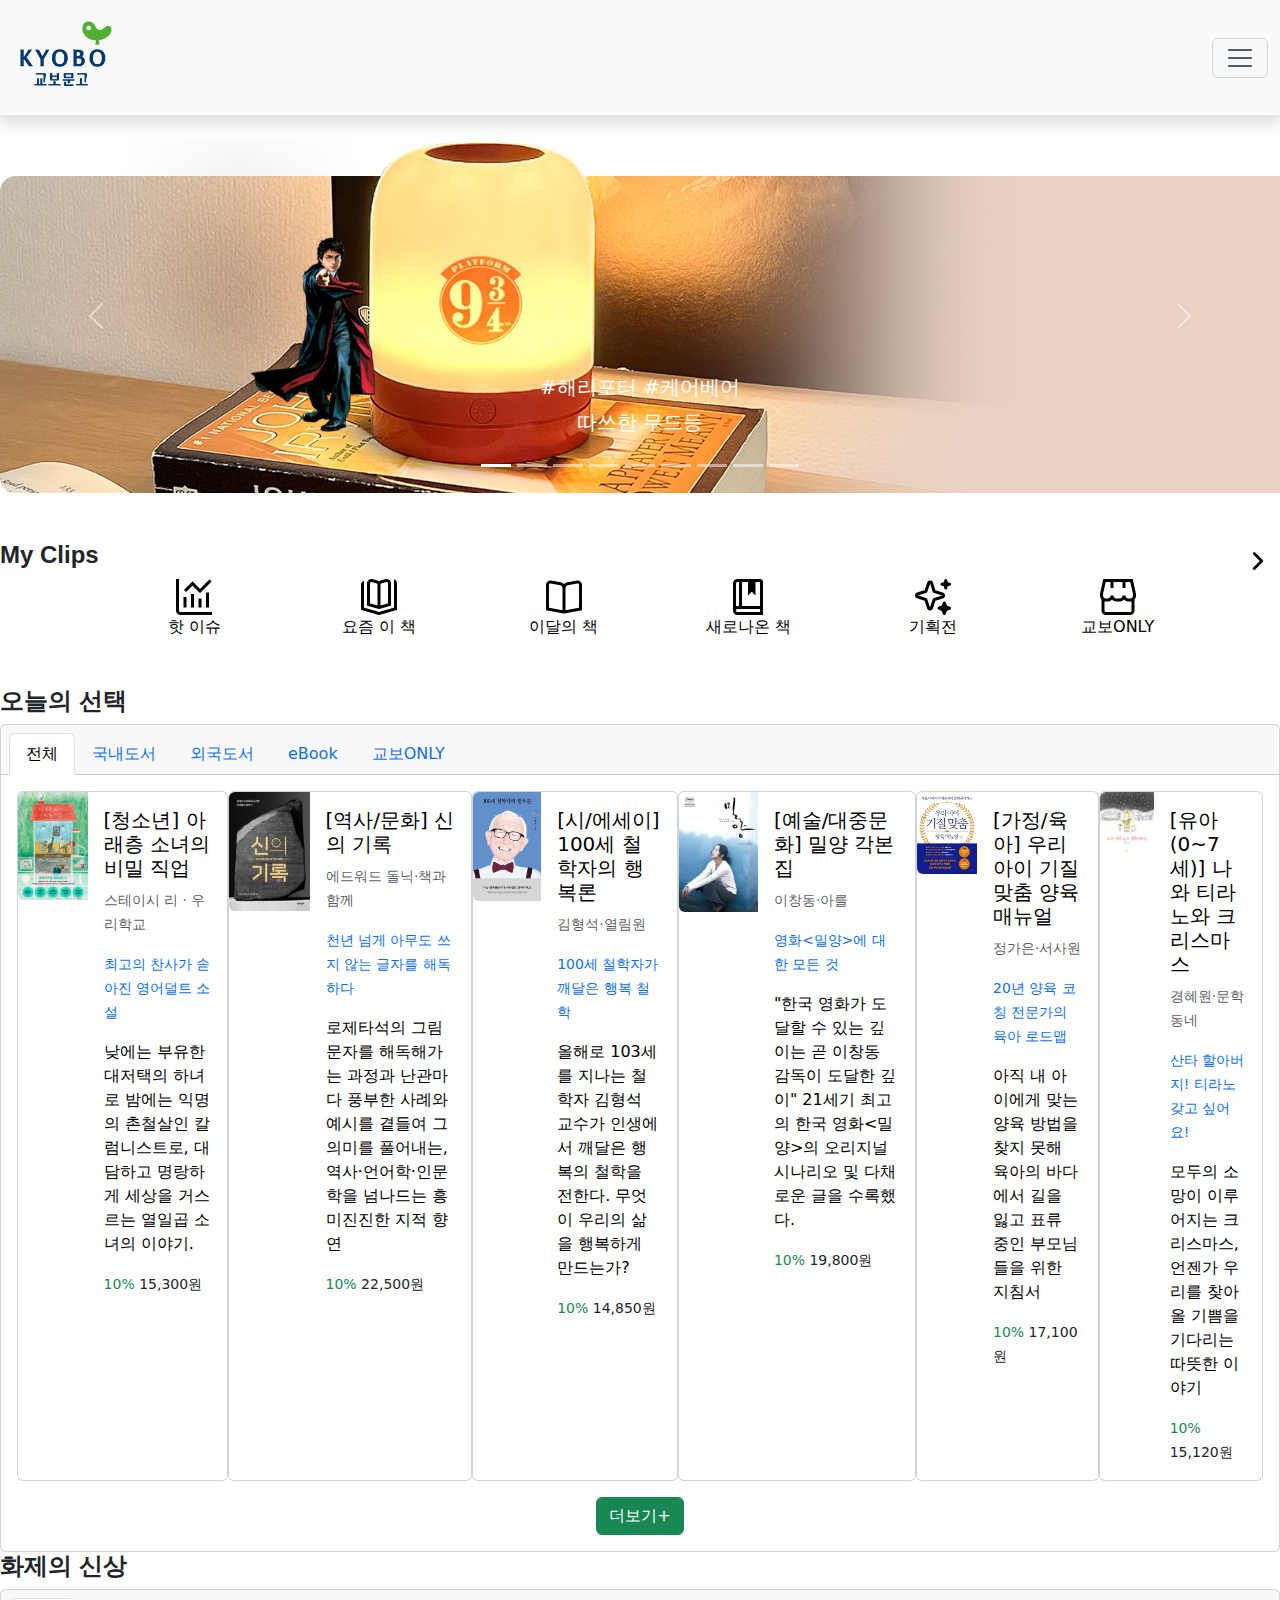
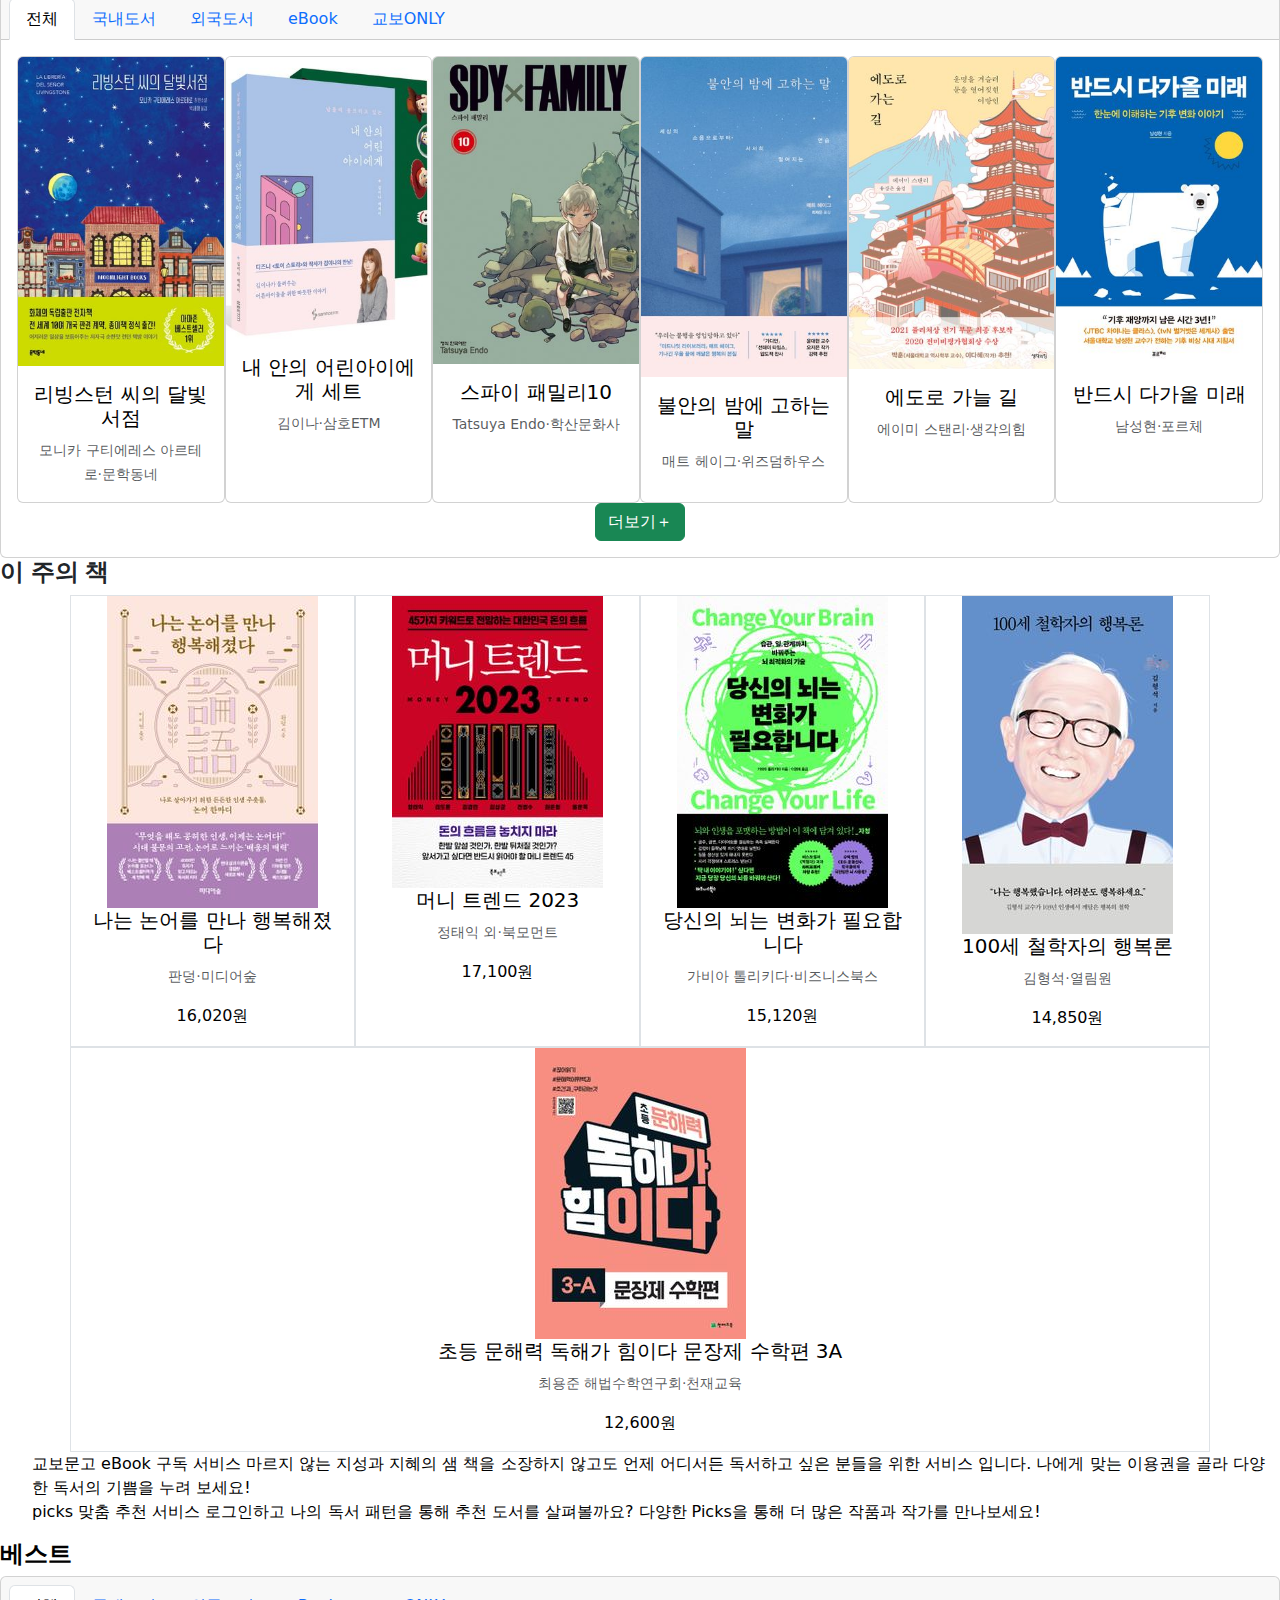
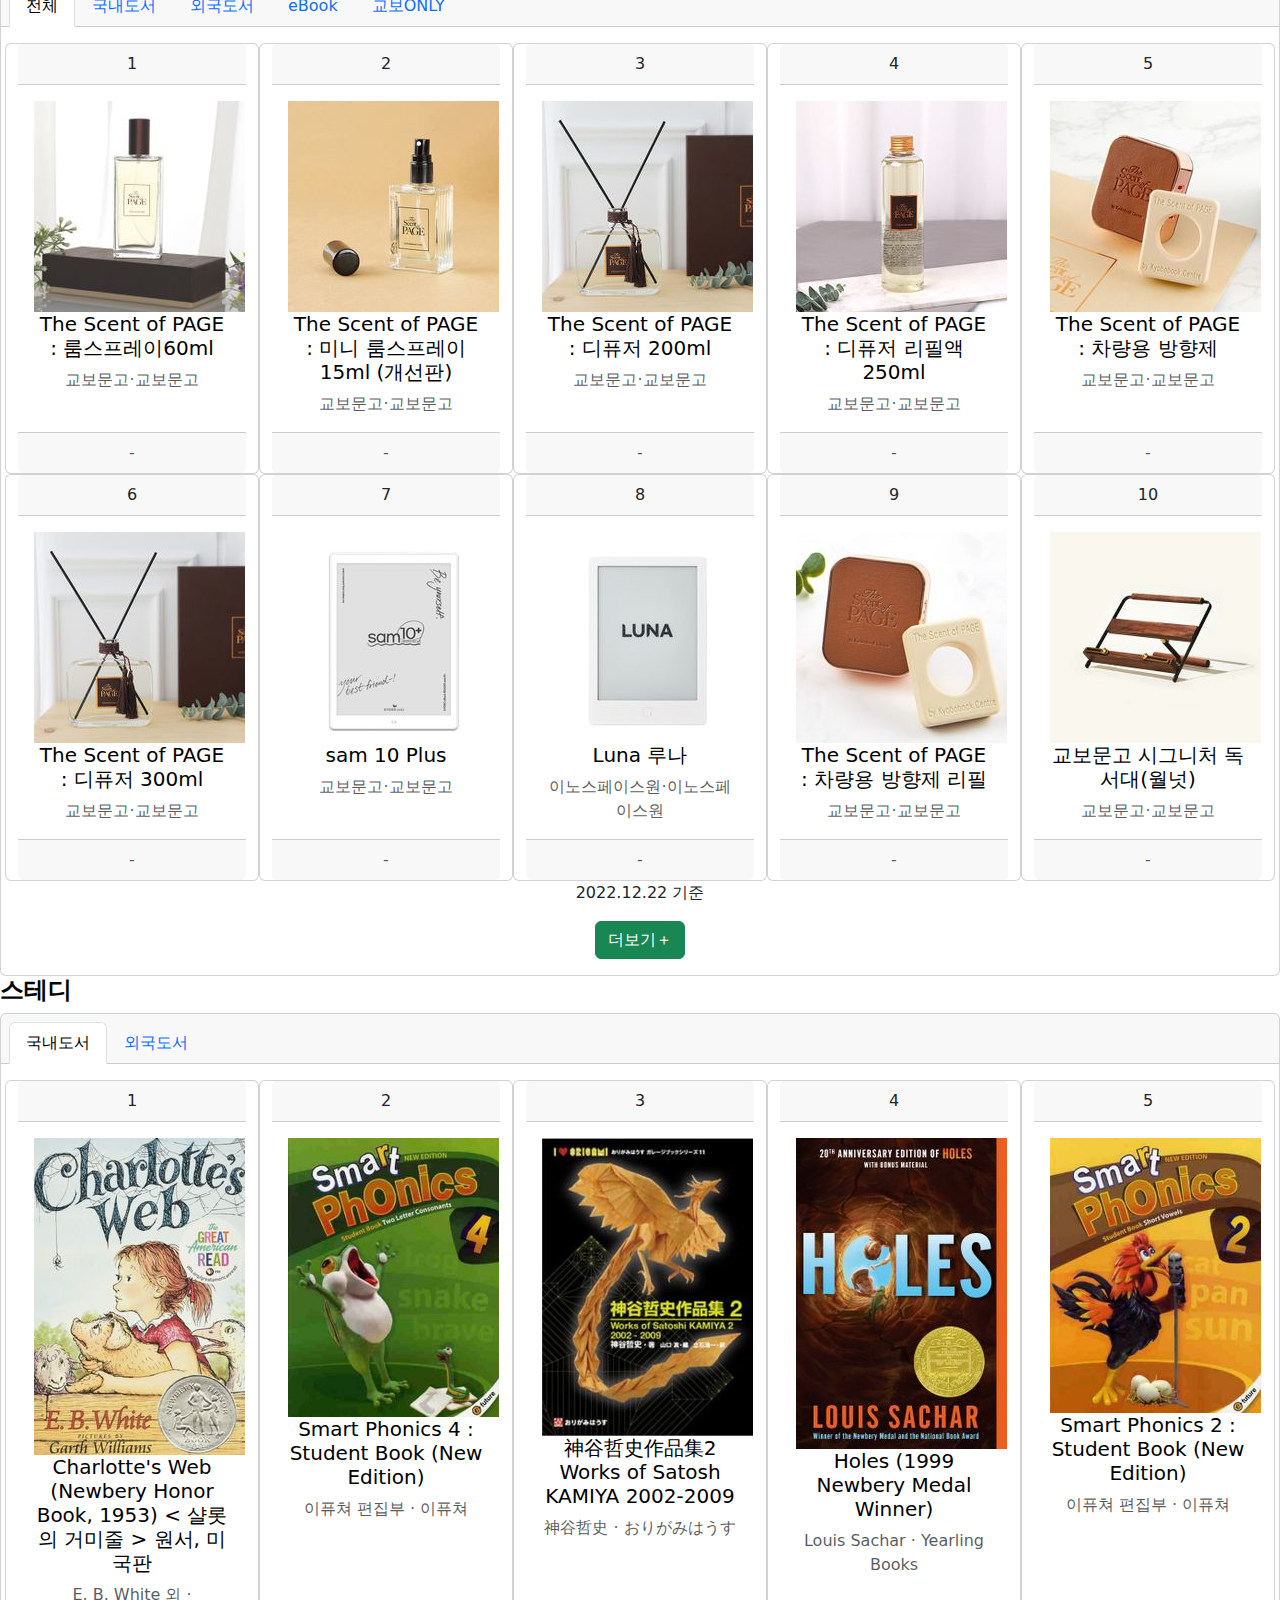
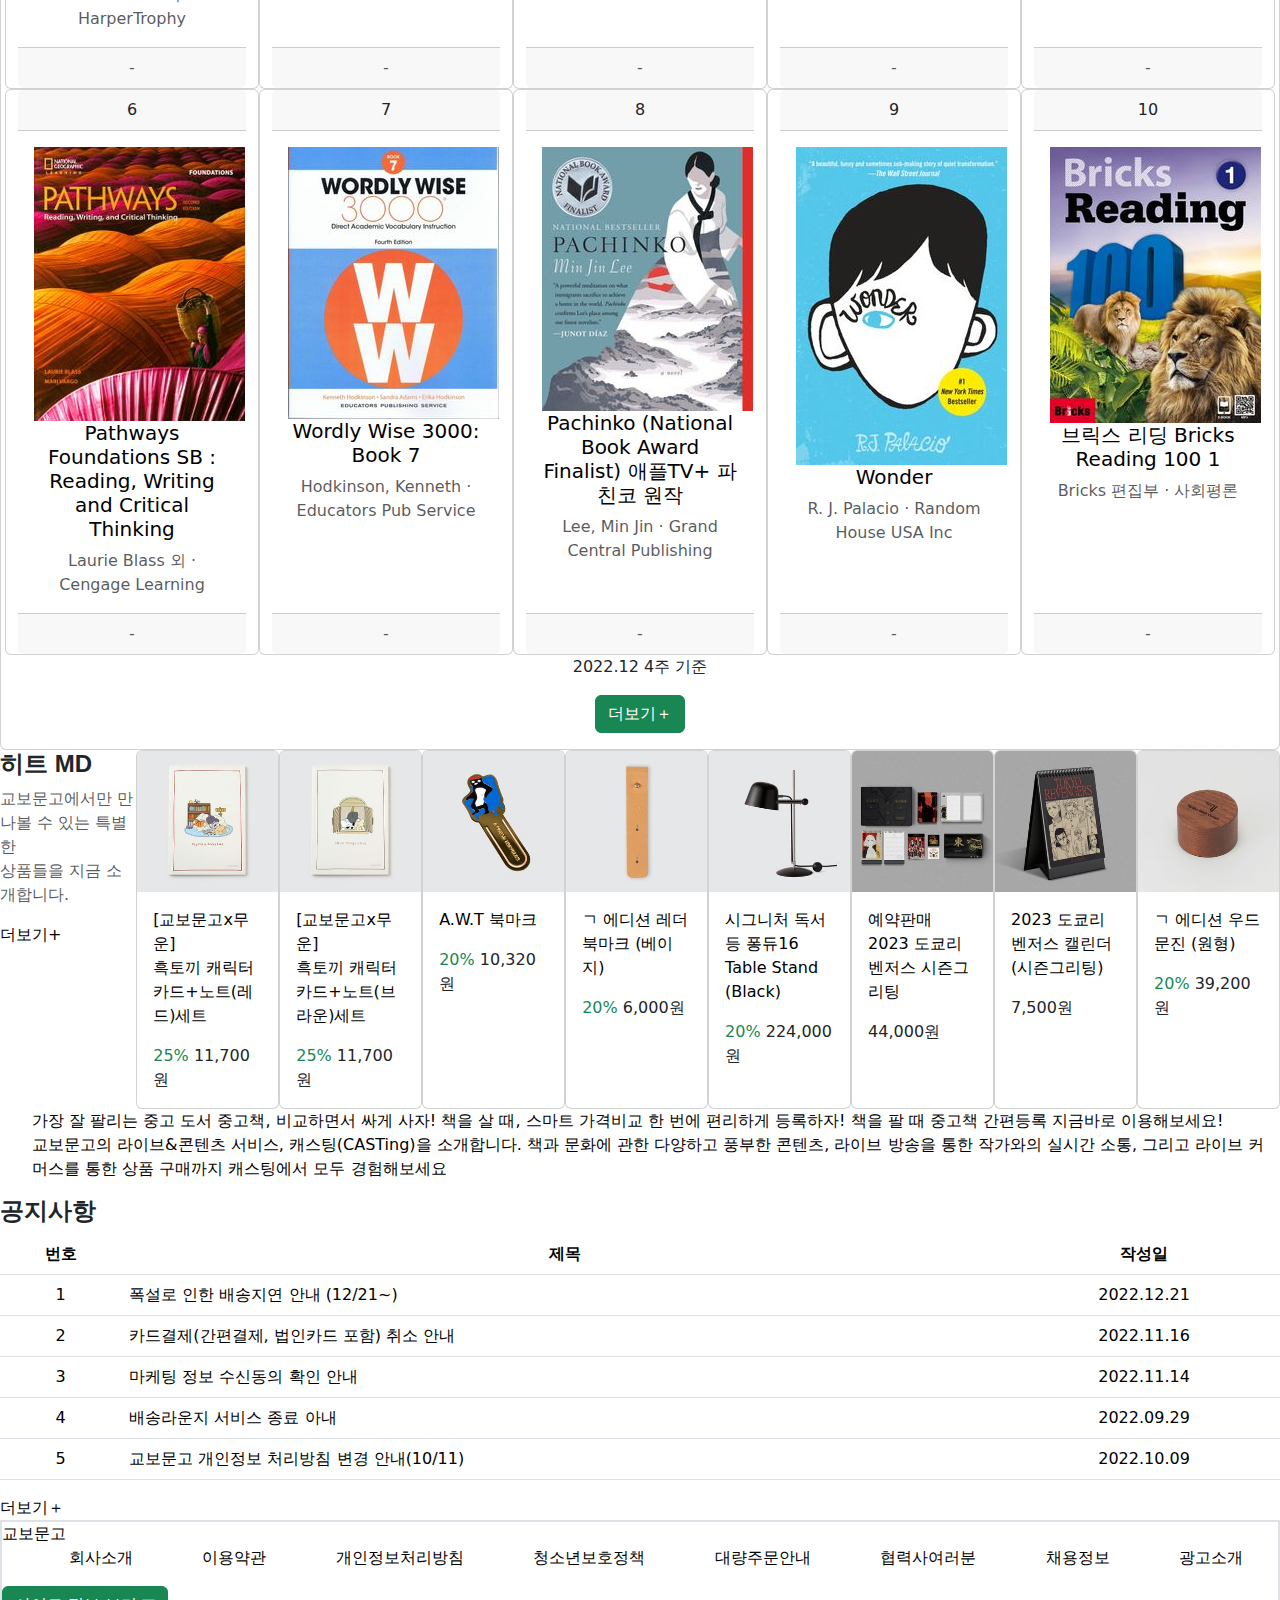
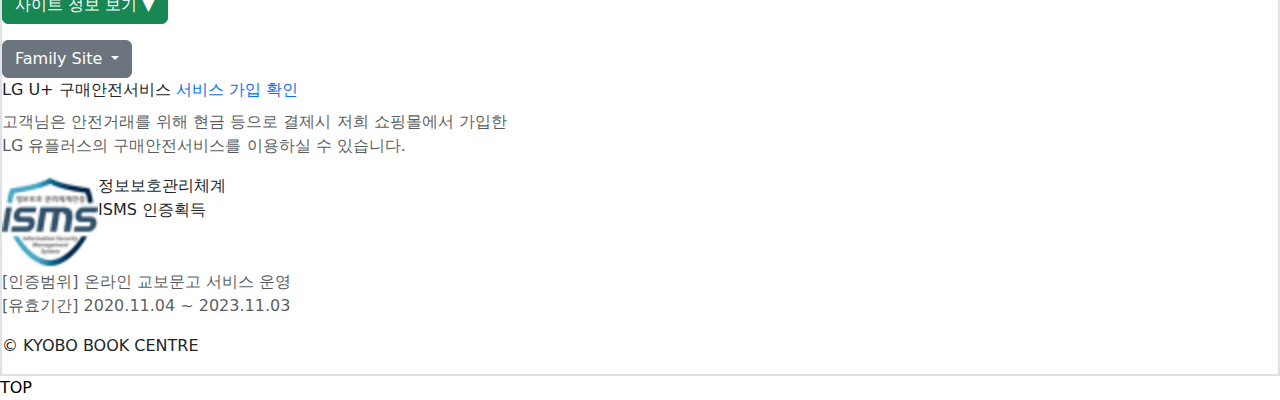
==== commit fb5e5dba: "1차 커밋" ====
--- a/index.html
+++ b/index.html
@@ -4,16 +4,12 @@
     <meta charset="UTF-8">
     <meta http-equiv="X-UA-Compatible" content="IE=edge">
     <meta name="viewport" content="width=device-width, initial-scale=1.0">
-    <title>교보문고_투데이</title>
+    <title>교보문고</title>
     <!-- CSS -->
     <link rel="stylesheet" type="text/css" href="css/index.css">
     <link href="https://cdn.jsdelivr.net/npm/bootstrap@5.2.2/dist/css/bootstrap.min.css" rel="stylesheet">
     <style type="text/css">
     a{text-decoration:none;color:#000;}
-    .page_top{display:block;width:5rem;height:5rem;text-align:center;line-height:4.5em;position:fixed;right:15px;bottom:15px;border-radius:50px;background-color:rgba(34, 34, 34, 0.685);color:#fff;font-size:18px;}
-    .page_top:hover{font-weight:bold;color:#fff;}
-    .family_site_wrap{position:absolute;right:200px;top:25px;}
-    .footer_sns{position:absolute;right:15px;top:25px;}
     </style>
     <!-- JS -->
     <script src="https://ajax.googleapis.com/ajax/libs/jquery/3.3.1/jquery.min.js"></script>
@@ -24,9 +20,13 @@
         <!------------------------- Header ------------------------->
         <header id="header" class="header">
 
-                <nav class="navbar bg-light fixed-top shadow">
+                <nav class="navbar bg-light shadow">
                     <div class="container-fluid">
-                        <a class="navbar-brand" href="index.html"><h1 class="logo">교보문고</h1></a>
+                        <a class="navbar-brand" href="index.html">
+                            <h1 class="logo">
+                                <img src="images/logo.png" alt="교보문고" style="width:50%;" class="m-2">
+                            </h1>
+                        </a>
                         <button class="navbar-toggler" type="button" data-bs-toggle="offcanvas" data-bs-target="#offcanvasNavbar" aria-controls="offcanvasNavbar">
                         <span class="navbar-toggler-icon"></span>
                         </button>
@@ -60,9 +60,9 @@
                                     SNS
                                     </a>
                                     <ul class="dropdown-menu">
-                                        <li><a class="dropdown-item" href="#">Youtube</a></li>
-                                        <li><a class="dropdown-item" href="#">Facebook</a></li>
-                                        <li><a class="dropdown-item" href="#">Instagram</a></li>
+                                        <li><a class="dropdown-item" href="#"><img src="images/sns_yt.png" alt="Youtube" style="width:2em;"> Youtube</a></li>
+                                        <li><a class="dropdown-item" href="#"><img src="images/sns_fb.png" alt="Facebook" style="width:2em;"> Facebook</a></li>
+                                        <li><a class="dropdown-item" href="#"><img src="images/sns_ig.png" alt="Instagram" style="width:2em;"> Instagram</a></li>
                                     </ul>
                                 </li>
                             </ul>
@@ -102,7 +102,7 @@
         <main id="content" class="content">
             <h2 class="hide">투데이</h2>
 
-            <section class="issue_sec">
+            <section class="issue_sec mb-5 mt-4">
                 <h3 class="hide">주요 소식</h3>
                     <div id="carouselExampleCaptions" class="carousel slide" data-bs-ride="false">
                         <div class="carousel-indicators">
@@ -210,7 +210,7 @@
                       </div>
             </section>
 
-            <section class="myclips_sec">
+            <section class="myclips_sec mb-5">
                 <div style="display:flex;justify-content:space-between;">
                     <h3 class="fs-4 fw-bold">My Clips</h3>
                     <!-- Button trigger modal -->
@@ -2866,13 +2866,6 @@
                 </ul>
             </div>
 
-                <dl class="d-flex footer_sns">
-                    <dt class="hide">SNS</dt>
-                        <dd><a href="#"><img src="images/sns_yt.png" alt="유튜브"></a></dd>
-                        <dd><a href="#"><img src="images/sns_fb.png" alt="페이스북"></a></dd>
-                        <dd><a href="#"><img src="images/sns_ig.png" alt="인스타그램"></a></dd>
-                </dl>
-
                     <dl class="safepay">
                         <dt class="hide">구매안전서비스</dt>
                             <dd>LG U+ 구매안전서비스<a href="#" class="text-primary"> 서비스 가입 확인</a></dd>
--- a/css/index.css
+++ b/css/index.css
@@ -13,63 +13,4 @@
 .hide{position:absolute; left:-9999px; top:-9999px;}
 
 /* ================ 디자인 ================ */
-/* --------------------------------- header --------------------------------- */
-.logo{
-    display:block;
-    background:url(../images/logo.png) no-repeat top;
-    background-size:100%;
-    width:150px;
-    height:60px;
-    text-indent:-9999px;
-}
 
-main{
-    position:relative;
-    top:95px;
-}
-/* --------------------------------- article --------------------------------- */
-/* --------------------------------- main --------------------------------- */
-/* --------------------------------- footer --------------------------------- */
-.footer{
-    position:relative;
-    top:130px;
-}
-.footer_logo{
-    display:block;
-    background:url(../images/logo.png) no-repeat;
-    background-size:100%;
-    width:150px;
-    height:60px;
-    text-indent:-9999px;
-    margin-bottom:20px;
-    margin-top:10px;
-}
-.site_info ul{
-    border-top:1px solid #eee;
-    border-bottom:1px solid #eee;
-    padding:15px;
-}
-.site_info a{
-    padding:10px;
-}
-.footer_sns img{
-    box-shadow:none;
-    margin-right:15px;
-    width:40px;
-    height:40px;
-}
-.copy{
-    font-weight:bold;
-}
-.isms img{
-    width:60px;
-    height:60px;
-    margin-right:20px;
-    margin-bottom:20px;
-}
-.isms{
-    position:absolute;
-    right:20px;
-    bottom:40px;
-}
-
